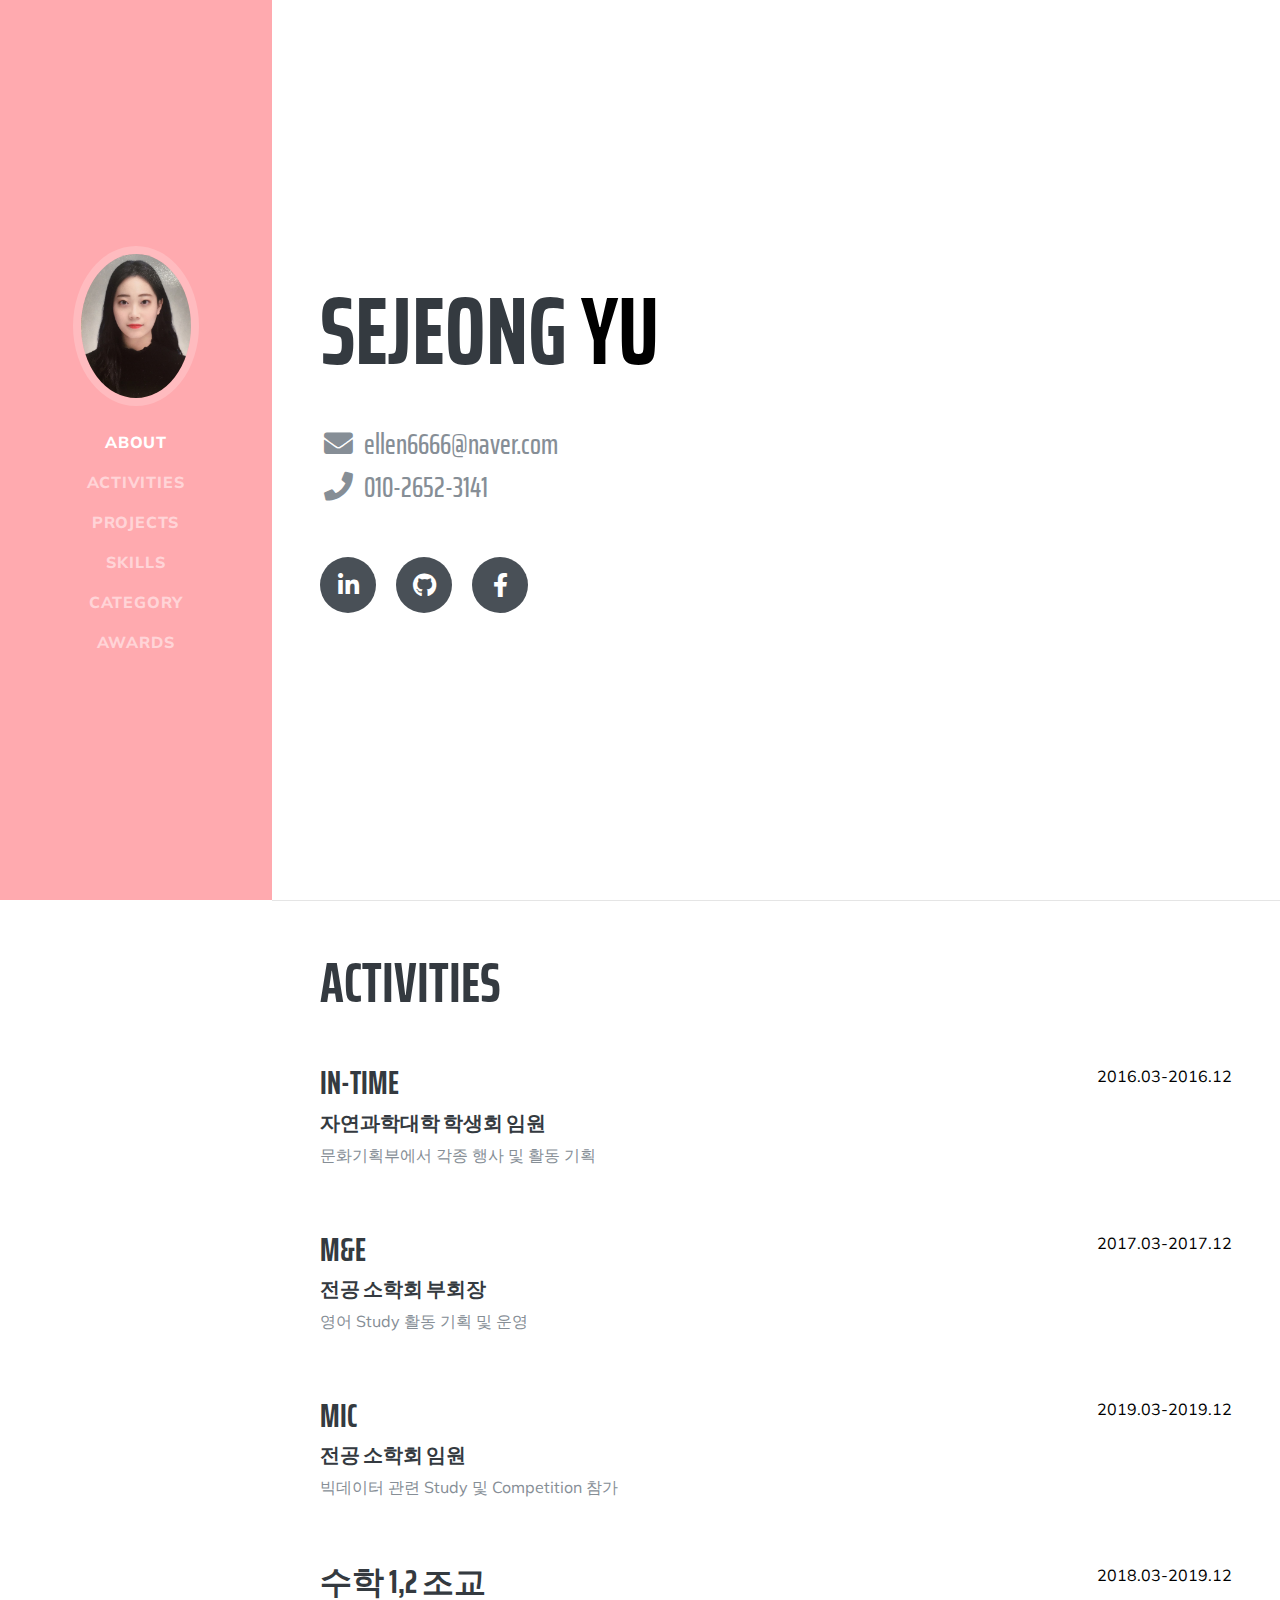
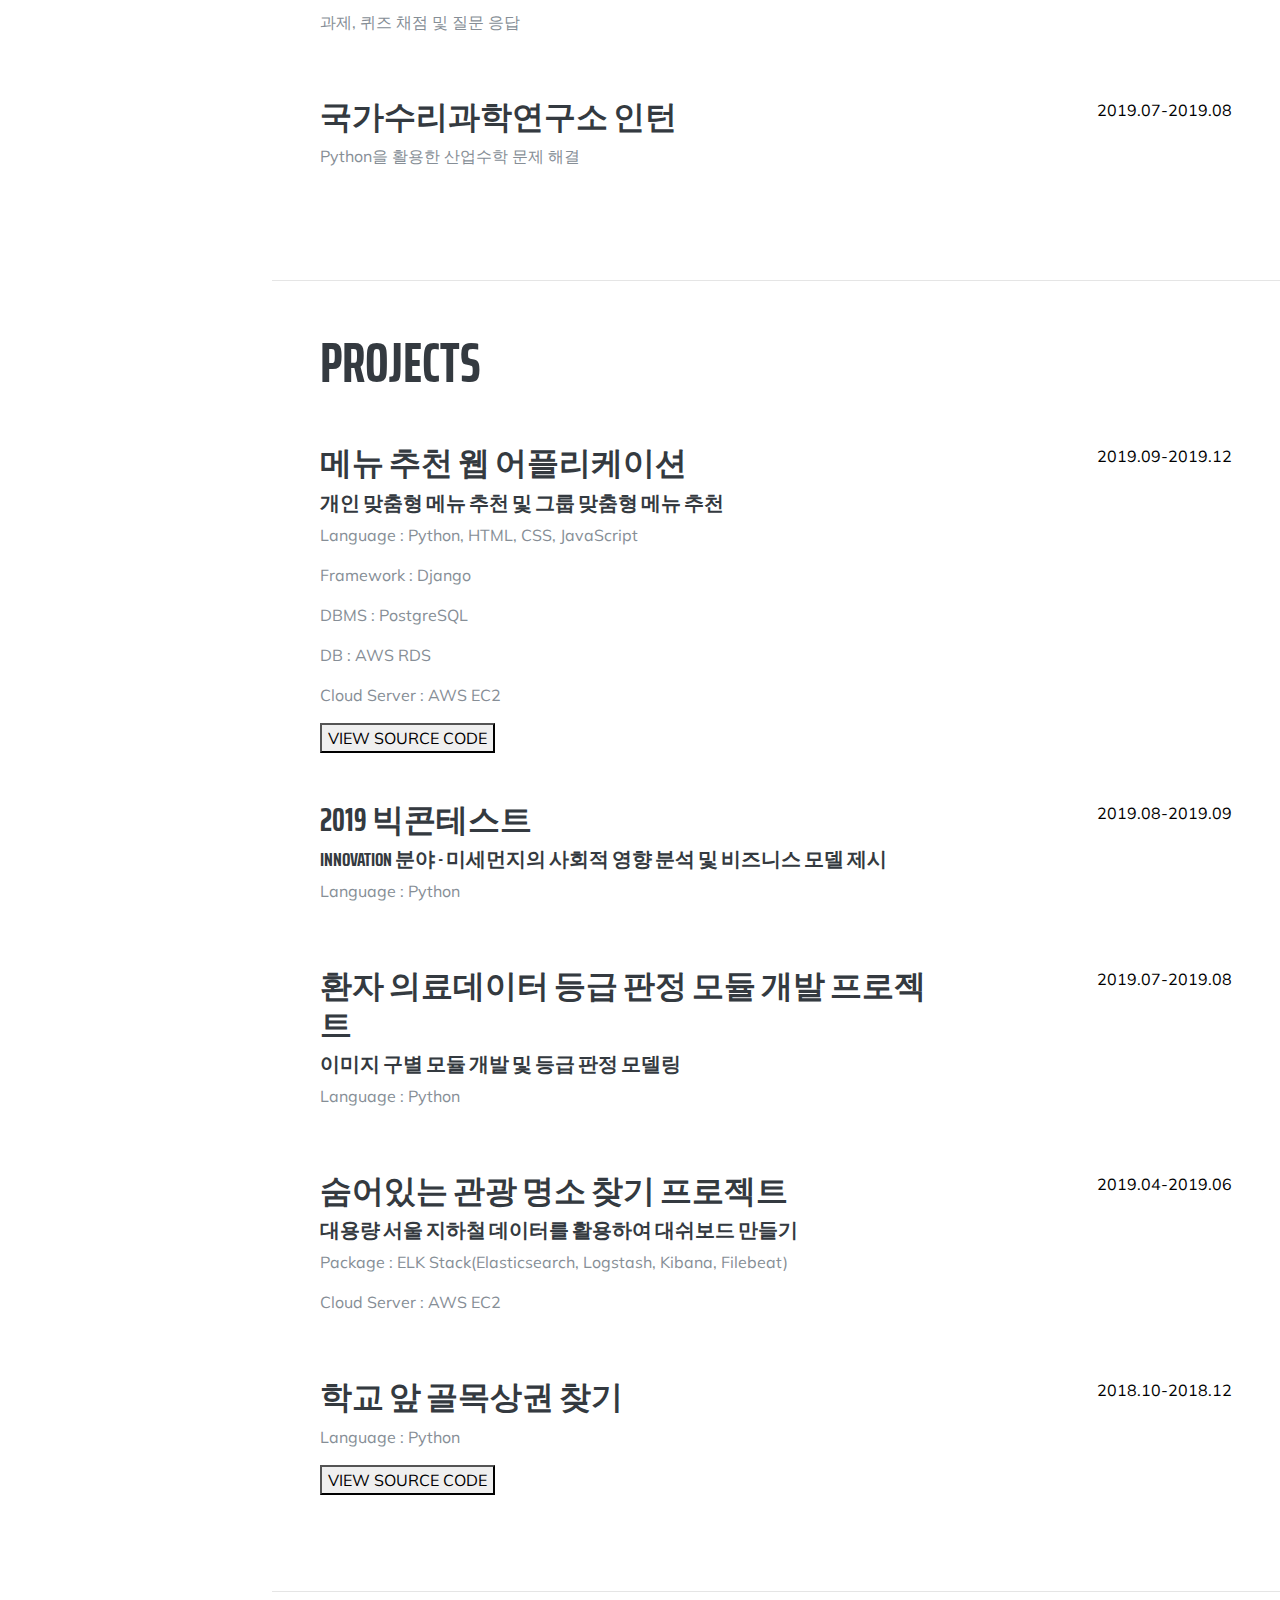
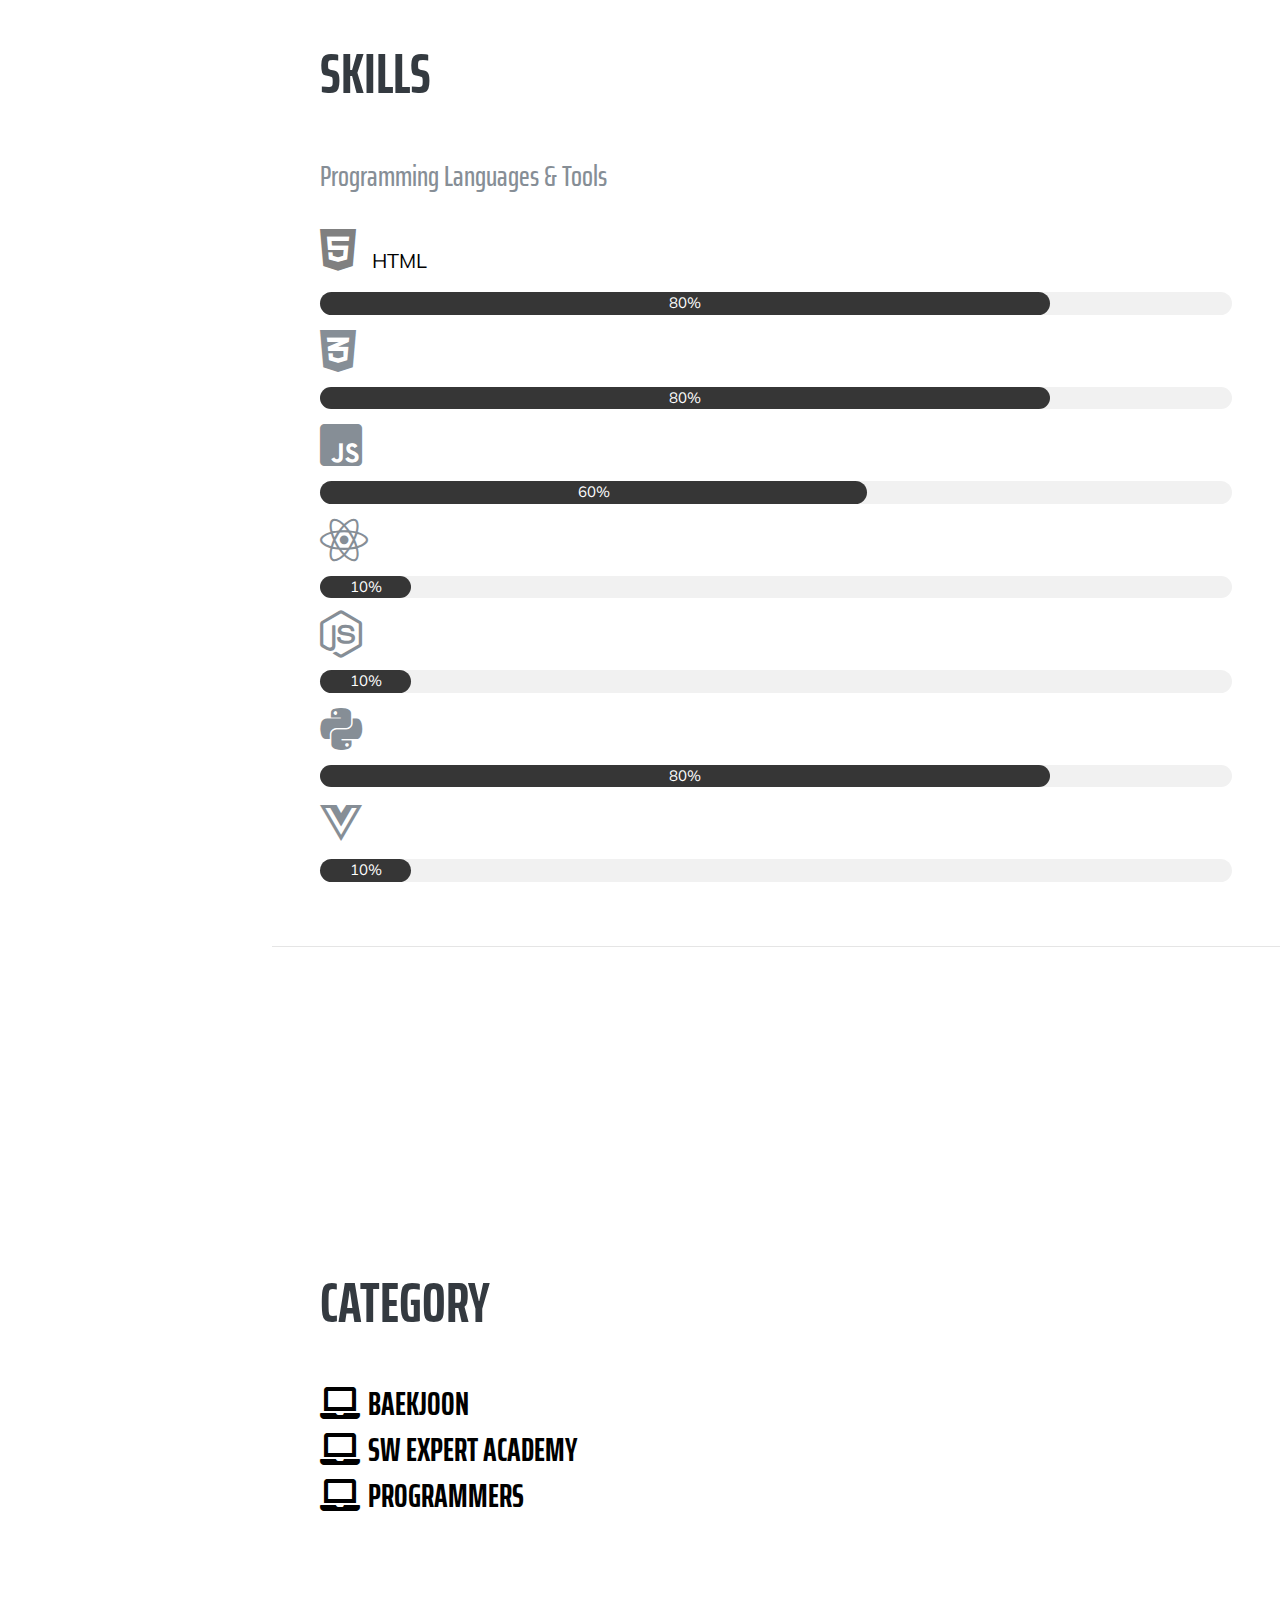
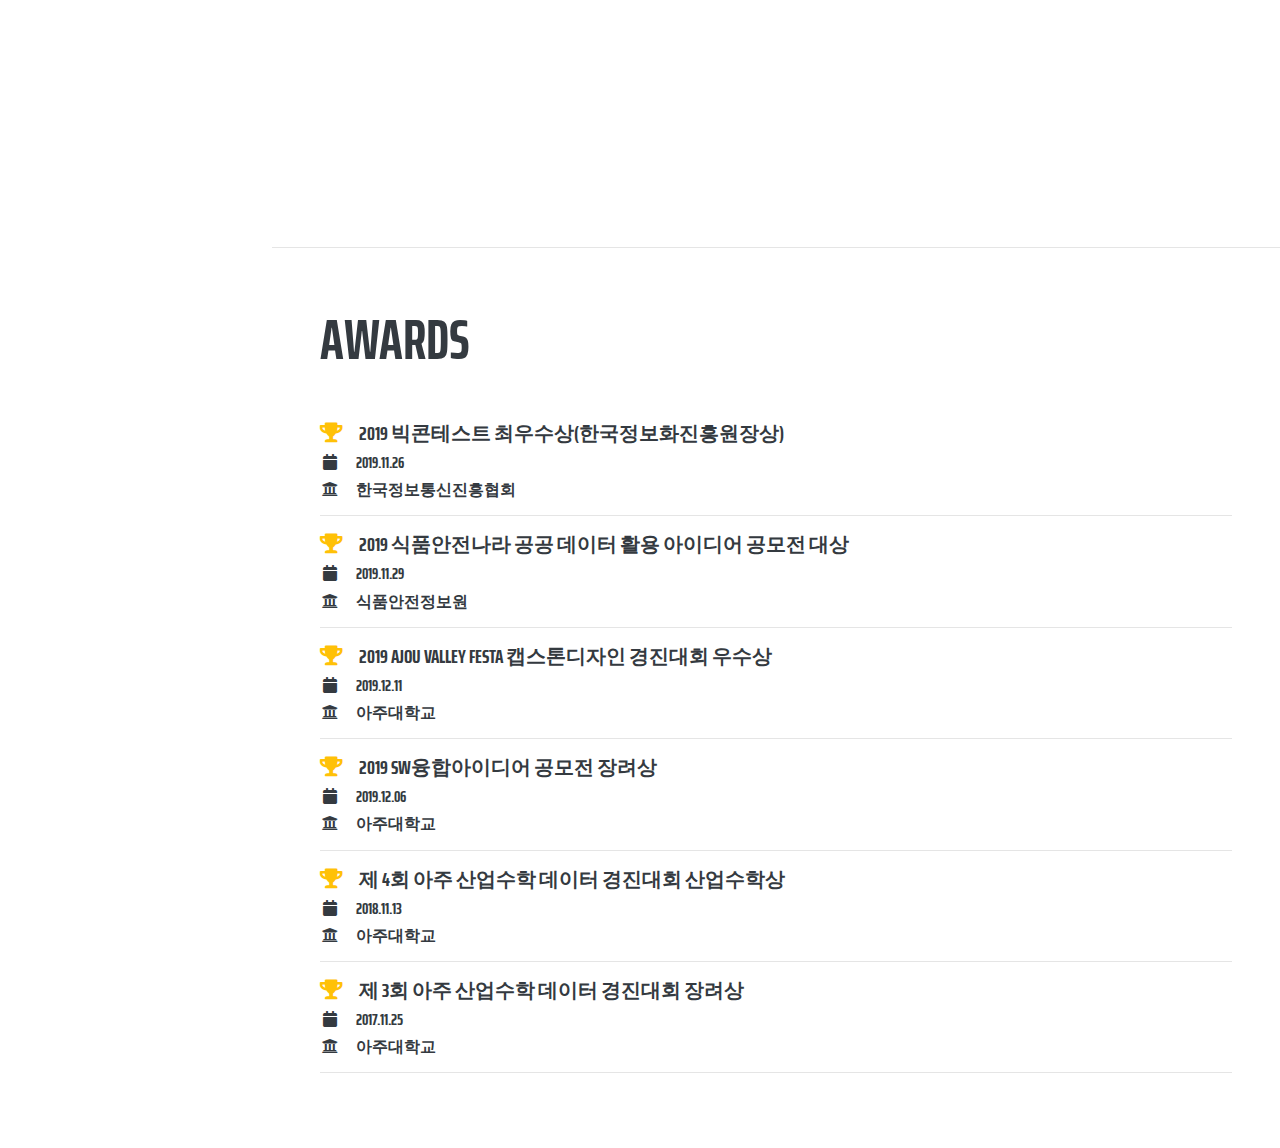
==== index.html @ a2f0bed4 "favorite restaurants" ====
<!DOCTYPE html>
<html lang="en">

<head>

  <meta charset="utf-8">
  <meta name="viewport" content="width=device-width, initial-scale=1, shrink-to-fit=no">
  <meta name="description" content="">
  <meta name="author" content="">

  <title>Yusejeong-Profile</title>

  <!-- Bootstrap core CSS -->
  <link href="vendor/bootstrap/css/bootstrap.min.css" rel="stylesheet">

  <!-- Custom fonts for this template -->
  <link href="https://fonts.googleapis.com/css?family=Saira+Extra+Condensed:500,700" rel="stylesheet">
  <link href="https://fonts.googleapis.com/css?family=Muli:400,400i,800,800i" rel="stylesheet">
  <link href="vendor/fontawesome-free/css/all.min.css" rel="stylesheet">

  <!-- Custom styles for this template -->
  <link href="css/resume.min.css" rel="stylesheet">

</head>

<body id="page-top">

  <nav class="navbar navbar-expand-lg navbar-dark bg-primary fixed-top" id="sideNav">
    <a class="navbar-brand js-scroll-trigger" href="#page-top">
      <span class="d-block d-lg-none">Sejeong Yu</span>
      <span class="d-none d-lg-block">
        <img class="img-fluid img-profile rounded-circle mx-auto mb-2" src="img/profile.jpg" alt="">
      </span>
    </a>
    <button class="navbar-toggler" type="button" data-toggle="collapse" data-target="#navbarSupportedContent" aria-controls="navbarSupportedContent" aria-expanded="false" aria-label="Toggle navigation">
      <span class="navbar-toggler-icon"></span>
    </button>
    <div class="collapse navbar-collapse" id="navbarSupportedContent">
      <ul class="navbar-nav">
        <li class="nav-item">
          <a class="nav-link js-scroll-trigger" href="#about">About</a>
        </li>
        <li class="nav-item">
          <a class="nav-link js-scroll-trigger" href="#experience">Activities</a>
        </li>
        <li class="nav-item">
          <a class="nav-link js-scroll-trigger" href="#education">Projects</a>
        </li>
        <li class="nav-item">
          <a class="nav-link js-scroll-trigger" href="#skills">Skills</a>
        </li>
        <li class="nav-item">
          <a class="nav-link js-scroll-trigger" href="#interests">Category</a>
        </li>
        <li class="nav-item">
          <a class="nav-link js-scroll-trigger" href="#awards">Awards</a>
        </li>
      </ul>
    </div>
  </nav>

  <div class="container-fluid p-0">

    <section class="resume-section p-3 p-lg-5 d-flex align-items-center" id="about">
      <div class="w-100">
        <h1 class="mb-5">Sejeong
          <span class="text-primary">Yu</span>
        </h1>
        <div class="subheading"><i class="fa fa-envelope fa-fw w3-margin-right w3-large w3-text-teal mr-2"></i>ellen6666@naver.com
        </div>
        <div class="subheading mb-5"><i class="fa fa-phone fa-fw w3-margin-right w3-large w3-text-teal mr-2"></i>010-2652-3141
        </div>

        <div class="social-icons">
          <a href="https://www.instagram.com/yu_s.jeong">
            <i class="fab fa-linkedin-in"></i>
          </a>
          <a href="https://github.com/yusejeong">
            <i class="fab fa-github"></i>
          </a>
          <a href="https://www.facebook.com/saejung.yu">
            <i class="fab fa-facebook-f"></i>
          </a>
        </div>
      </div>
    </section>

    <hr class="m-0">

    <section class="resume-section p-3 p-lg-5 d-flex justify-content-center" id="experience">
      <div class="w-100">
        <h2 class="mb-5">Activities</h2>

        <div class="resume-item d-flex flex-column flex-md-row justify-content-between mb-5">
          <div class="resume-content">
            <h3 class="mb-2">IN-Time</h3>
              <h5 class="mb-2">자연과학대학 학생회 임원</h5>
            <p>문화기획부에서 각종 행사 및 활동 기획</p>
          </div>
          <div class="resume-date text-md-right">
            <span class="text-primary">2016.03-2016.12</span>
          </div>
        </div>

        <div class="resume-item d-flex flex-column flex-md-row justify-content-between mb-5">
          <div class="resume-content">
            <h3 class="mb-2">M&E</h3>
              <h5 class="mb-2">전공 소학회 부회장</h5>
            <p>영어 Study 활동 기획 및 운영</p>
          </div>
          <div class="resume-date text-md-right">
            <span class="text-primary">2017.03-2017.12</span>
          </div>
        </div>


        <div class="resume-item d-flex flex-column flex-md-row justify-content-between mb-5">
          <div class="resume-content">
            <h3 class="mb-2">MIC</h3>
          <h5 class="mb-2">전공 소학회 임원</h5>
            <p>빅데이터 관련 Study 및 Competition 참가</p>
          </div>
          <div class="resume-date text-md-right">
            <span class="text-primary">2019.03-2019.12</span>
          </div>
        </div>
        <div class="resume-item d-flex flex-column flex-md-row justify-content-between mb-5">
          <div class="resume-content">
            <h3 class="mb-2">수학 1,2 조교</h3>
            <p>과제, 퀴즈 채점 및 질문 응답</p>
          </div>
          <div class="resume-date text-md-right">
            <span class="text-primary">2018.03-2019.12</span>
          </div>
        </div>
        <div class="resume-item d-flex flex-column flex-md-row justify-content-between mb-5">
          <div class="resume-content">
            <h3 class="mb-2">국가수리과학연구소 인턴</h3>
            <p>Python을 활용한 산업수학 문제 해결</p>
          </div>
          <div class="resume-date text-md-right">
            <span class="text-primary">2019.07-2019.08</span>
          </div>
        </div>

      </div>

    </section>

    <hr class="m-0">

    <section class="resume-section p-3 p-lg-5 d-flex justify-content-center" id="education">
      <div class="w-100">
        <h2 class="mb-5">Projects</h2>
        <div class="resume-item d-flex flex-column flex-md-row justify-content-between mb-5">
          <div class="resume-content">
            <h3 class="mb-2">메뉴 추천 웹 어플리케이션</h3>
            <h5 class="mb-2">개인 맞춤형 메뉴 추천 및 그룹 맞춤형 메뉴 추천</h5>
            <p>Language : Python, HTML, CSS, JavaScript</p>
            <p>Framework : Django</p>
            <p>DBMS : PostgreSQL</p>
            <p>DB : AWS RDS</p>
            <p>Cloud Server : AWS EC2</p>
            <button class="view show"><a href="" class="dddddy">VIEW SOURCE CODE</a></button>
          </div>
          <div class="resume-date text-md-right">
            <span class="text-primary">2019.09-2019.12</span>
          </div>
        </div>

        <div class="resume-item d-flex flex-column flex-md-row justify-content-between mb-5">
          <div class="resume-content">
            <h3 class="mb-2">2019 빅콘테스트</h3>
            <h5 class="mb-2">Innovation 분야 - 미세먼지의 사회적 영향 분석 및 비즈니스 모델 제시</h5>
            <p>Language : Python</p>
          </div>
          <div class="resume-date text-md-right">
            <span class="text-primary">2019.08-2019.09</span>
          </div>
        </div>
        <div class="resume-item d-flex flex-column flex-md-row justify-content-between mb-5">
          <div class="resume-content">
            <h3 class="mb-2">환자 의료데이터 등급 판정 모듈 개발 프로젝트</h3>
            <h5 class="mb-2">이미지 구별 모듈 개발 및 등급 판정 모델링</h5>
            <p>Language : Python</p>
          </div>
          <div class="resume-date text-md-right">
            <span class="text-primary">2019.07-2019.08</span>
          </div>
        </div>
        <div class="resume-item d-flex flex-column flex-md-row justify-content-between mb-5">
          <div class="resume-content">
            <h3 class="mb-2">숨어있는 관광 명소 찾기 프로젝트</h3>
            <h5 class="mb-2">대용량 서울 지하철 데이터를 활용하여 대쉬보드 만들기</h5>
            <p>Package : ELK Stack(Elasticsearch, Logstash, Kibana, Filebeat)</p>
            <p>Cloud Server : AWS EC2</p>
          </div>
          <div class="resume-date text-md-right">
            <span class="text-primary">2019.04-2019.06</span>
          </div>
        </div>
        <div class="resume-item d-flex flex-column flex-md-row justify-content-between mb-5">
          <div class="resume-content">
            <h3 class="mb-2">학교 앞 골목상권 찾기</h3>
            <p>Language : Python</p>
            <button class="view show"><a href="https://github.com/yusejeong/Popular-Restaurants-using-Random-Walk" class="dddddy">VIEW SOURCE CODE</a></button>
          </div>
          <div class="resume-date text-md-right">
            <span class="text-primary">2018.10-2018.12</span>
          </div>
        </div>

</div

      </div>
    </section>

    <hr class="m-0">

    <section class="resume-section p-3 p-lg-5 d-flex align-items-center" id="skills">
      <div class="w-100">
        <h2 class="mb-5">Skills</h2>

        <div class="subheading mb-3">Programming Languages &amp; Tools</div>
        <ul class="list-inline dev-icons">
          <li class="list-inline-item">
           <p style="color:black;font-size:20px;"><i class="mr-3 fab fa-html5" style="color:gray;font-size:3rem;"></i>HTML</p>
          </li>
          <div class="w3-light-grey w3-round-xlarge w3-small">
            <div class="w3-container w3-round-xlarge w3-teal" style="width:80%;text-align: center;">80%</div>
          </div>
          <li class="list-inline-item">
            <i class="fab fa-css3-alt"></i>
          </li>
          <div class="w3-light-grey w3-round-xlarge w3-small">
            <div class="w3-container w3-round-xlarge w3-teal" style="width:80%;text-align: center;">80%</div>
          </div>
          <li class="list-inline-item">
            <i class="fab fa-js-square"></i>
          </li>
          <div class="w3-light-grey w3-round-xlarge w3-small">
            <div class="w3-container w3-round-xlarge w3-teal" style="width:60%;text-align: center;">60%</div>
          </div>
          <li class="list-inline-item">
            <i class="fab fa-react"></i>
          </li>
          <div class="w3-light-grey w3-round-xlarge w3-small">
            <div class="w3-container w3-round-xlarge w3-teal" style="width:10%;text-align: center;">10%</div>
          </div>
          <li class="list-inline-item">
            <i class="fab fa-node-js"></i>
          </li><div class="w3-light-grey w3-round-xlarge w3-small">
            <div class="w3-container w3-round-xlarge w3-teal" style="width:10%;text-align: center;">10%</div>
          </div>
          <li class="list-inline-item">
            <i class="fab fa-python"></i>
          </li>
          <div class="w3-light-grey w3-round-xlarge w3-small">
            <div class="w3-container w3-round-xlarge w3-teal" style="width:80%;text-align: center;">80%</div>
          </div>
          <li class="list-inline-item">
            <i class="fab fa-vuejs"></i>
          </li>
          <div class="w3-light-grey w3-round-xlarge w3-small">
            <div class="w3-container w3-round-xlarge w3-teal" style="width:10%;text-align: center;">10%</div>
          </div>
        </ul>
    </section>

    <hr class="m-0">

    <section class="resume-section p-3 p-lg-5 d-flex align-items-center" id="interests">
      <div class="w-100">
        <h2 class="mb-5">Category</h2>
        <h3><a  href="https://github.com/yusejeong/BaekJoon"><i class="fa fa-laptop mr-2"></i>Baekjoon</h3></a>
      <h3>  <a href='https://github.com/yusejeong/SWExpertAcademy'><i class="fa fa-laptop mr-2"></i>SW Expert Academy</h3></a>
      <h3>  <a href='https://github.com/yusejeong/Programmers'><i class="fa fa-laptop mr-2"></i>Programmers</h3></a>

      </div>
    </section>

    <hr class="m-0">
    <section class="resume-section p-3 p-lg-5 d-flex align-items-center" id="awards">

      <div class="w-100">
        <h2 class="mb-5">Awards</h2>
        <div class="w3-container">
          <h5 class="w3-opacity">
              <i class="fa fa-trophy text-warning mr-3"></i>2019 빅콘테스트 최우수상(한국정보화진흥원장상)</h5>
             <h6 class="w3-text-teal"><i class="fa fa-calendar fa-fw mr-3"></i>2019.11.26</h6>
             <h6 class="w3-text-teal"><i class="fa fa-university fa-fw mr-3"></i>한국정보통신진흥협회</h6>
             <hr>
           </div>
           <div class="w3-container">
             <h5 class="w3-opacity">
                 <i class="mr-3 fa fa-trophy text-warning"></i>2019 식품안전나라 공공 데이터 활용 아이디어 공모전 대상</h5>
                <h6 class="w3-text-teal"><i class=" mr-3 fa fa-calendar fa-fw w3-margin-right"></i>2019.11.29</h6>
                <h6 class="w3-text-teal"><i class="mr-3 fa fa-university fa-fw w3-margin-right"></i>식품안전정보원</h6>
                <hr>
              </div>
              <div class="w3-container">
                <h5 class="w3-opacity">
                    <i class="mr-3 fa fa-trophy text-warning"></i>2019 AJOU Valley Festa 캡스톤디자인 경진대회 우수상</h5>
                   <h6 class="w3-text-teal"><i class="fa fa-calendar fa-fw mr-3"></i>2019.12.11</h6>
                   <h6 class="w3-text-teal"><i class="fa fa-university fa-fw mr-3"></i>아주대학교</h6>
                   <hr>
                 </div>
                 <div class="w3-container">
                       <h5 class="w3-opacity"><i class="fa fa-trophy text-warning mr-3"></i>2019 SW융합아이디어 공모전 장려상</h5>
                      <h6 class="w3-text-teal"><i class="fa fa-calendar fa-fw mr-3"></i>2019.12.06</h6>
                      <h6 class="w3-text-teal"><i class="fa fa-university fa-fw mr-3"></i>아주대학교</h6>
                      <hr>
                    </div>
                    <div class="w3-container">
                          <h5 class="w3-opacity"><i class="fa fa-trophy text-warning mr-3"></i>제 4회 아주 산업수학 데이터 경진대회 산업수학상</h5>
                         <h6 class="w3-text-teal"><i class="fa fa-calendar fa-fw mr-3"></i>2018.11.13</h6>
                         <h6 class="w3-text-teal"><i class="fa fa-university fa-fw mr-3"></i>아주대학교</h6>
                         <hr>
                       </div>
                       <div class="w3-container">
                             <h5 class="w3-opacity"><i class="fa fa-trophy text-warning mr-3"></i>제 3회 아주 산업수학 데이터 경진대회 장려상</h5>
                            <h6 class="w3-text-teal"><i class="fa fa-calendar fa-fw mr-3"></i>2017.11.25</h6>
                            <h6 class="w3-text-teal"><i class="fa fa-university fa-fw mr-3"></i>아주대학교</h6>
                            <hr>
                          </div>

      </div>
    </section>

  </div>

  <!-- Bootstrap core JavaScript -->
  <script src="vendor/jquery/jquery.min.js"></script>
  <script src="vendor/bootstrap/js/bootstrap.bundle.min.js"></script>

  <!-- Plugin JavaScript -->
  <script src="vendor/jquery-easing/jquery.easing.min.js"></script>

  <!-- Custom scripts for this template -->
  <script src="js/resume.min.js"></script>

</body>

</html>
---- css/resume.min.css ----
/*!
 * Start Bootstrap - Resume v5.0.8 (https://startbootstrap.com/template-overviews/resume)
 * Copyright 2013-2019 Start Bootstrap
 * Licensed under MIT (https://github.com/BlackrockDigital/startbootstrap-resume/blob/master/LICENSE)
 */body{font-family:Muli,-apple-system,BlinkMacSystemFont,'Segoe UI',Roboto,'Helvetica Neue',Arial,sans-serif,'Apple Color Emoji','Segoe UI Emoji','Segoe UI Symbol','Noto Color Emoji';padding-top:54px;color:#868e96
}@media (min-width:992px)
{body{padding-top:0;padding-left:17rem}}
h1,h2,h3,h4,h5,h6{font-family:'Saira Extra Condensed',-apple-system,BlinkMacSystemFont,'Segoe UI',Roboto,'Helvetica Neue',Arial,sans-serif,'Apple Color Emoji','Segoe UI Emoji','Segoe UI Symbol','Noto Color Emoji';font-weight:700;text-transform:uppercase;color:#343a40}
h1{font-size:6rem;line-height:5.5rem}
h2{font-size:3.5rem}
h3{font-size:2rem}
p.lead{font-size:1.15rem;font-weight:400}
.subheading{font-weight:500;font-family:'Saira Extra Condensed',-apple-system,BlinkMacSystemFont,'Segoe UI',Roboto,'Helvetica Neue',Arial,sans-serif,'Apple Color Emoji','Segoe UI Emoji','Segoe UI Symbol','Noto Color Emoji';font-size:1.8rem}
.social-icons a{display:inline-block;height:3.5rem;width:3.5rem;background-color:#495057;color:#fff!important;border-radius:100%;text-align:center;font-size:1.5rem;line-height:3.5rem;margin-right:1rem}
.social-icons a:last-child{margin-right:0}
.social-icons a:hover{background-color:#FF607F}
.dev-icons{font-size:3rem}
.dev-icons .list-inline-item i:hover{color:#FF607F}#sideNav .navbar-nav .nav-item .nav-link{font-weight:800;letter-spacing:.05rem;text-transform:uppercase}#sideNav .navbar-toggler:focus{outline-color:#d48a6e}@media (min-width:992px){#sideNav{text-align:center;position:fixed;top:0;left:0;display:flex;flex-direction:column;width:17rem;height:100vh}#sideNav .navbar-brand{display:flex;margin:auto auto 0;padding:.5rem}#sideNav .navbar-brand .img-profile{max-width:10rem;max-height:10rem;border:.5rem solid rgba(255,255,255,.2)}#sideNav .navbar-collapse{display:flex;align-items:flex-start;flex-grow:0;width:100%;margin-bottom:auto}#sideNav .navbar-collapse .navbar-nav{flex-direction:column;width:100%}#sideNav .navbar-collapse .navbar-nav .nav-item{display:block}#sideNav .navbar-collapse .navbar-nav .nav-item .nav-link{display:block}}section.resume-section{padding-top:5rem!important;padding-bottom:5rem!important;max-width:75rem}section.resume-section .resume-item .resume-date{min-width:none}@media (min-width:768px){section.resume-section{min-height:100vh}section.resume-section .resume-item .resume-date{min-width:18rem}}
 @media (min-width:992px){section.resume-section{padding-top:3rem!important;padding-bottom:3rem!important}}
 .bg-primary{background-color:#FFAAAF!important}
 .text-primary{color:#000000!important}
 a{color:#000000}
 a:active,a:focus,a:hover{color:#FF607F;text-decoration:none;}
 .w3-teal {
     color:#fff;
    background-color: #363636 !important;
  }
  .w3-light-grey, .w3-hover-light-grey:hover, .w3-light-gray, .w3-hover-light-gray:hover {
    color: #000!important;
    background-color: #f1f1f1!important;
  }
  .w3-small {
    font-size: 15px!important;
  }
  .w3-round-xlarge {
    border-radius: 16px;
  }
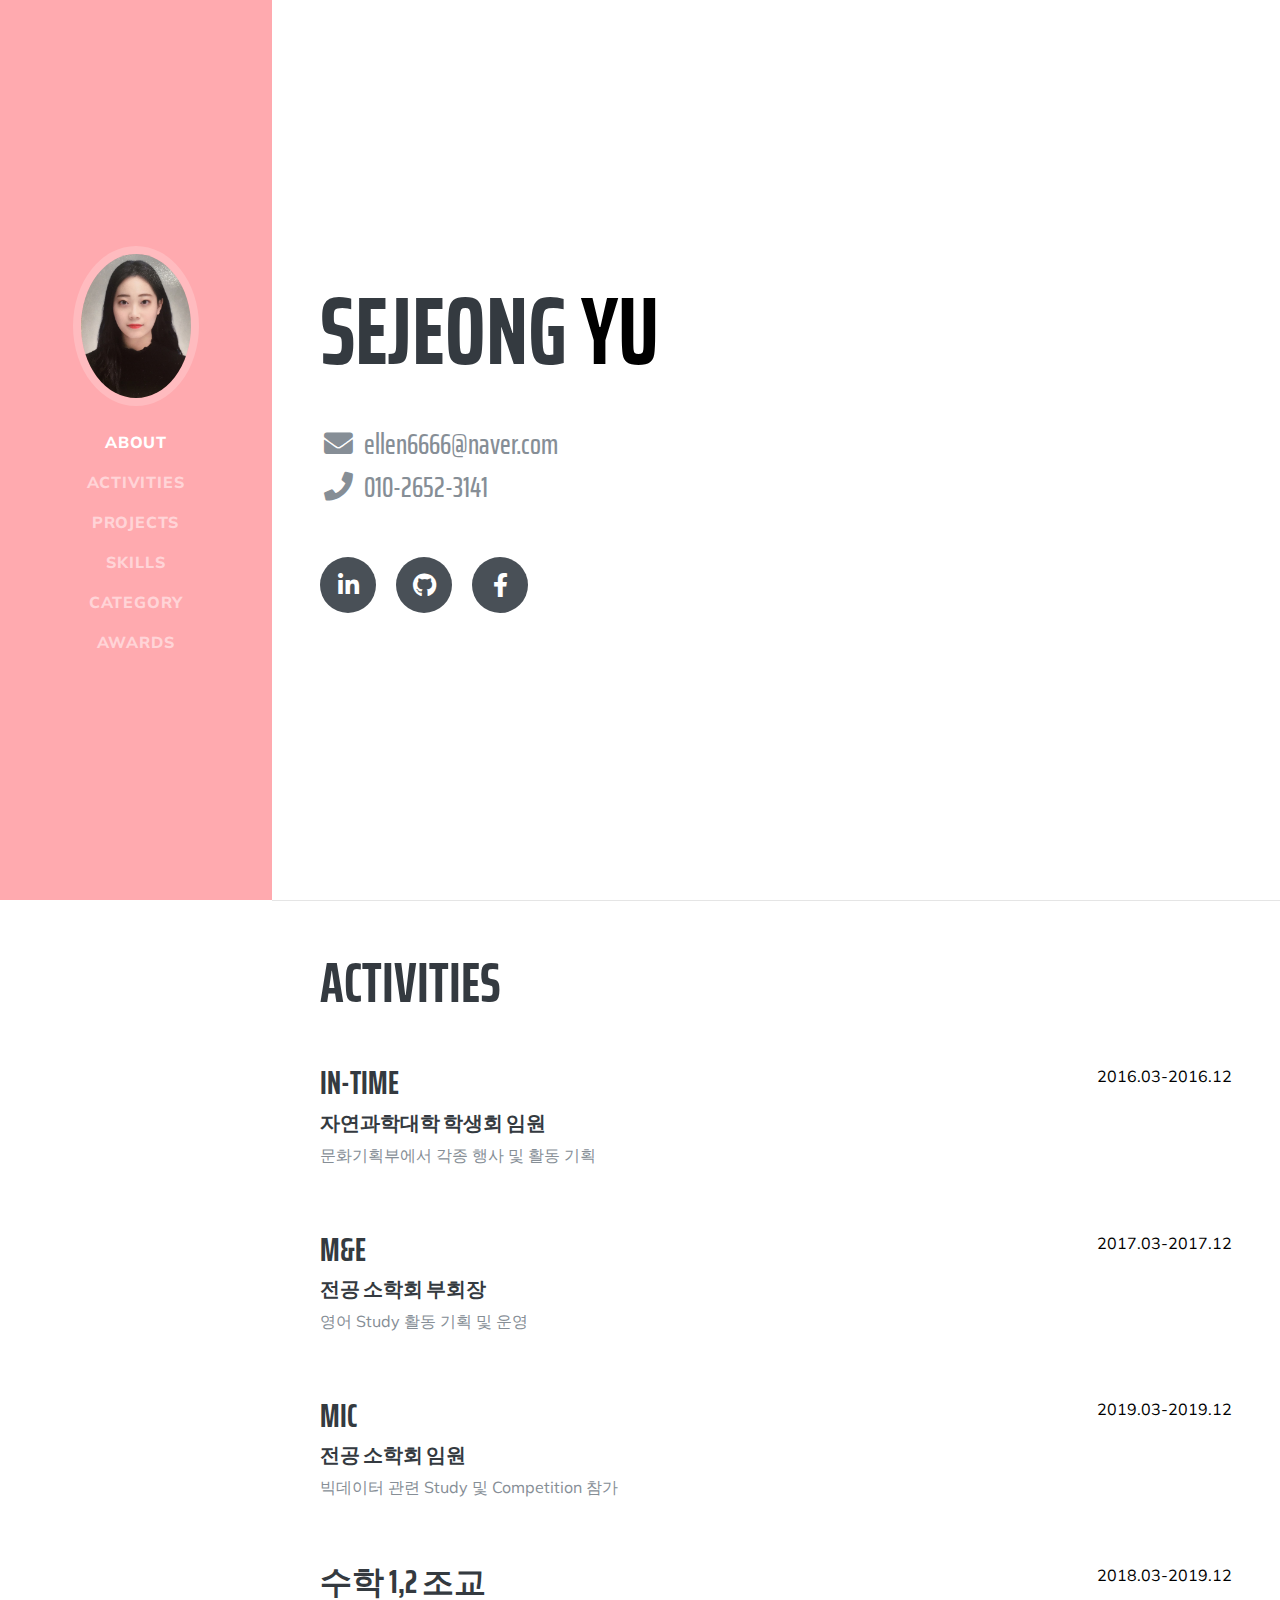
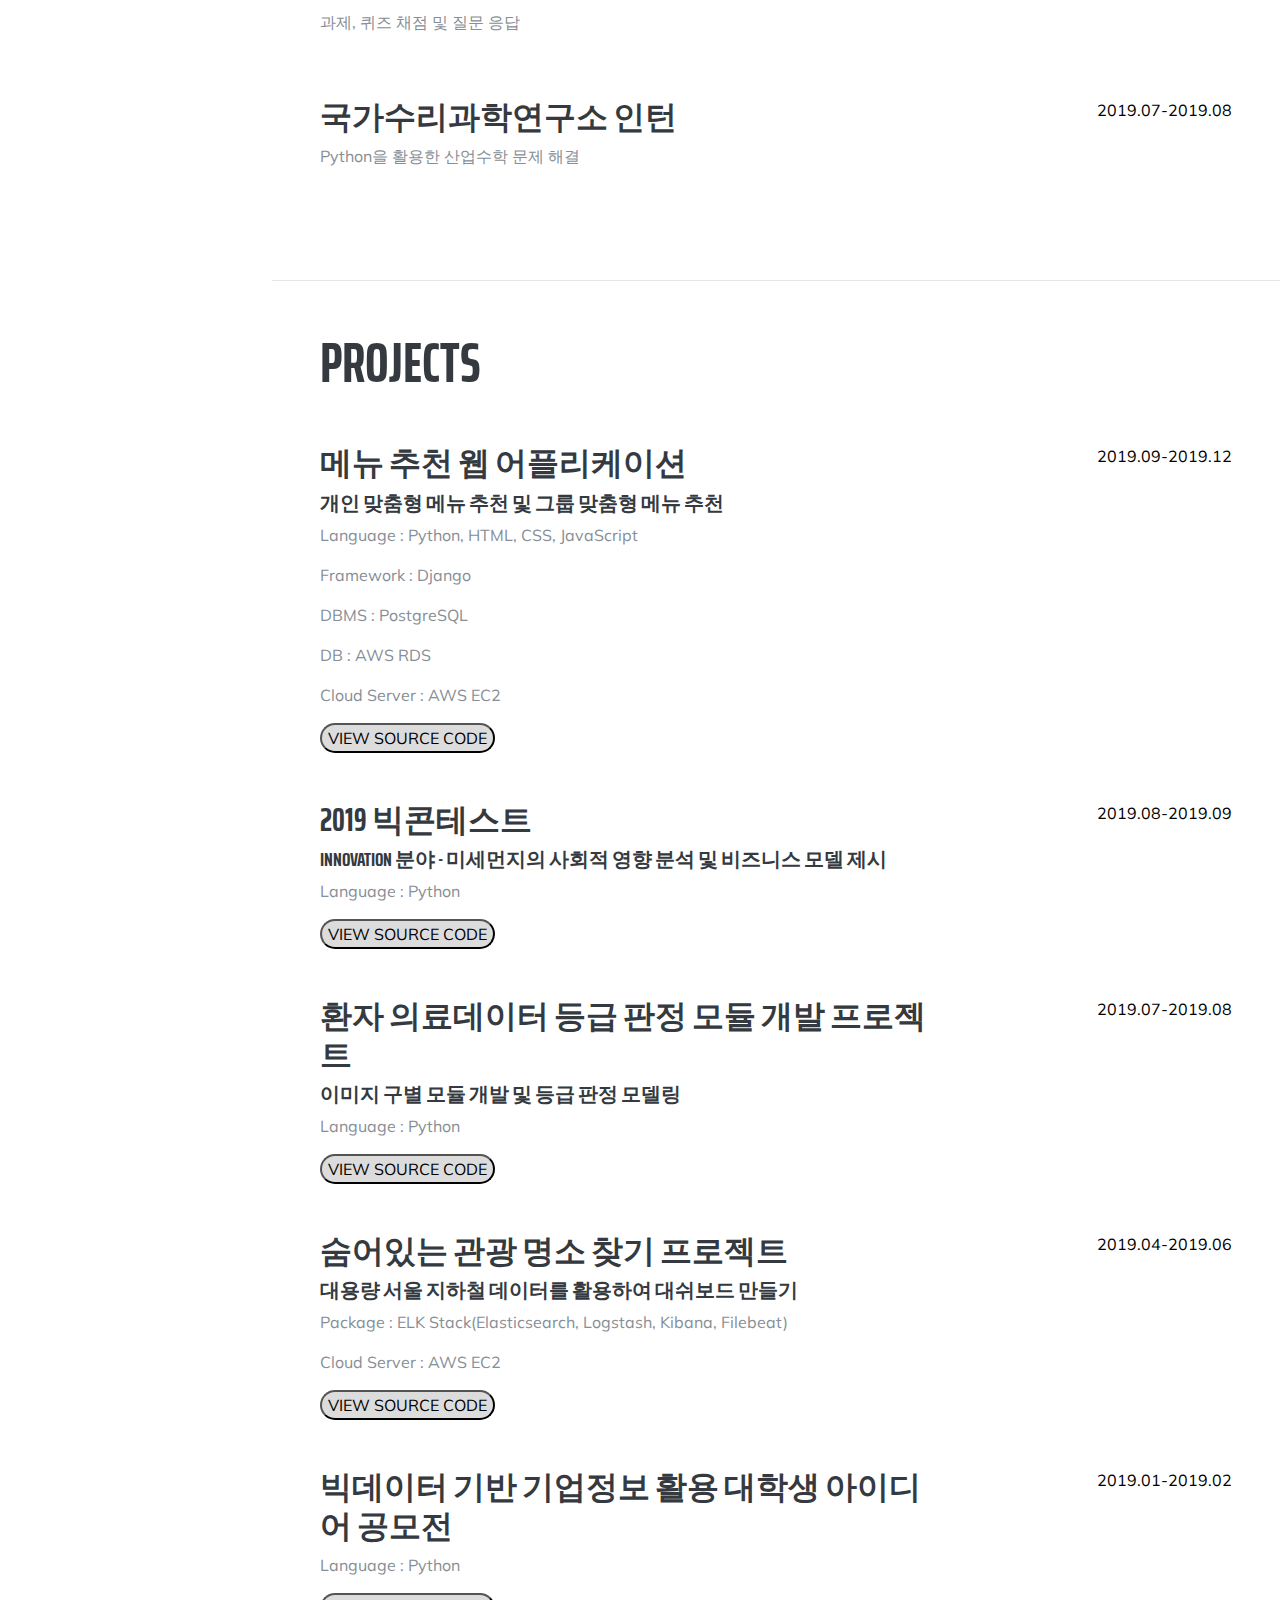
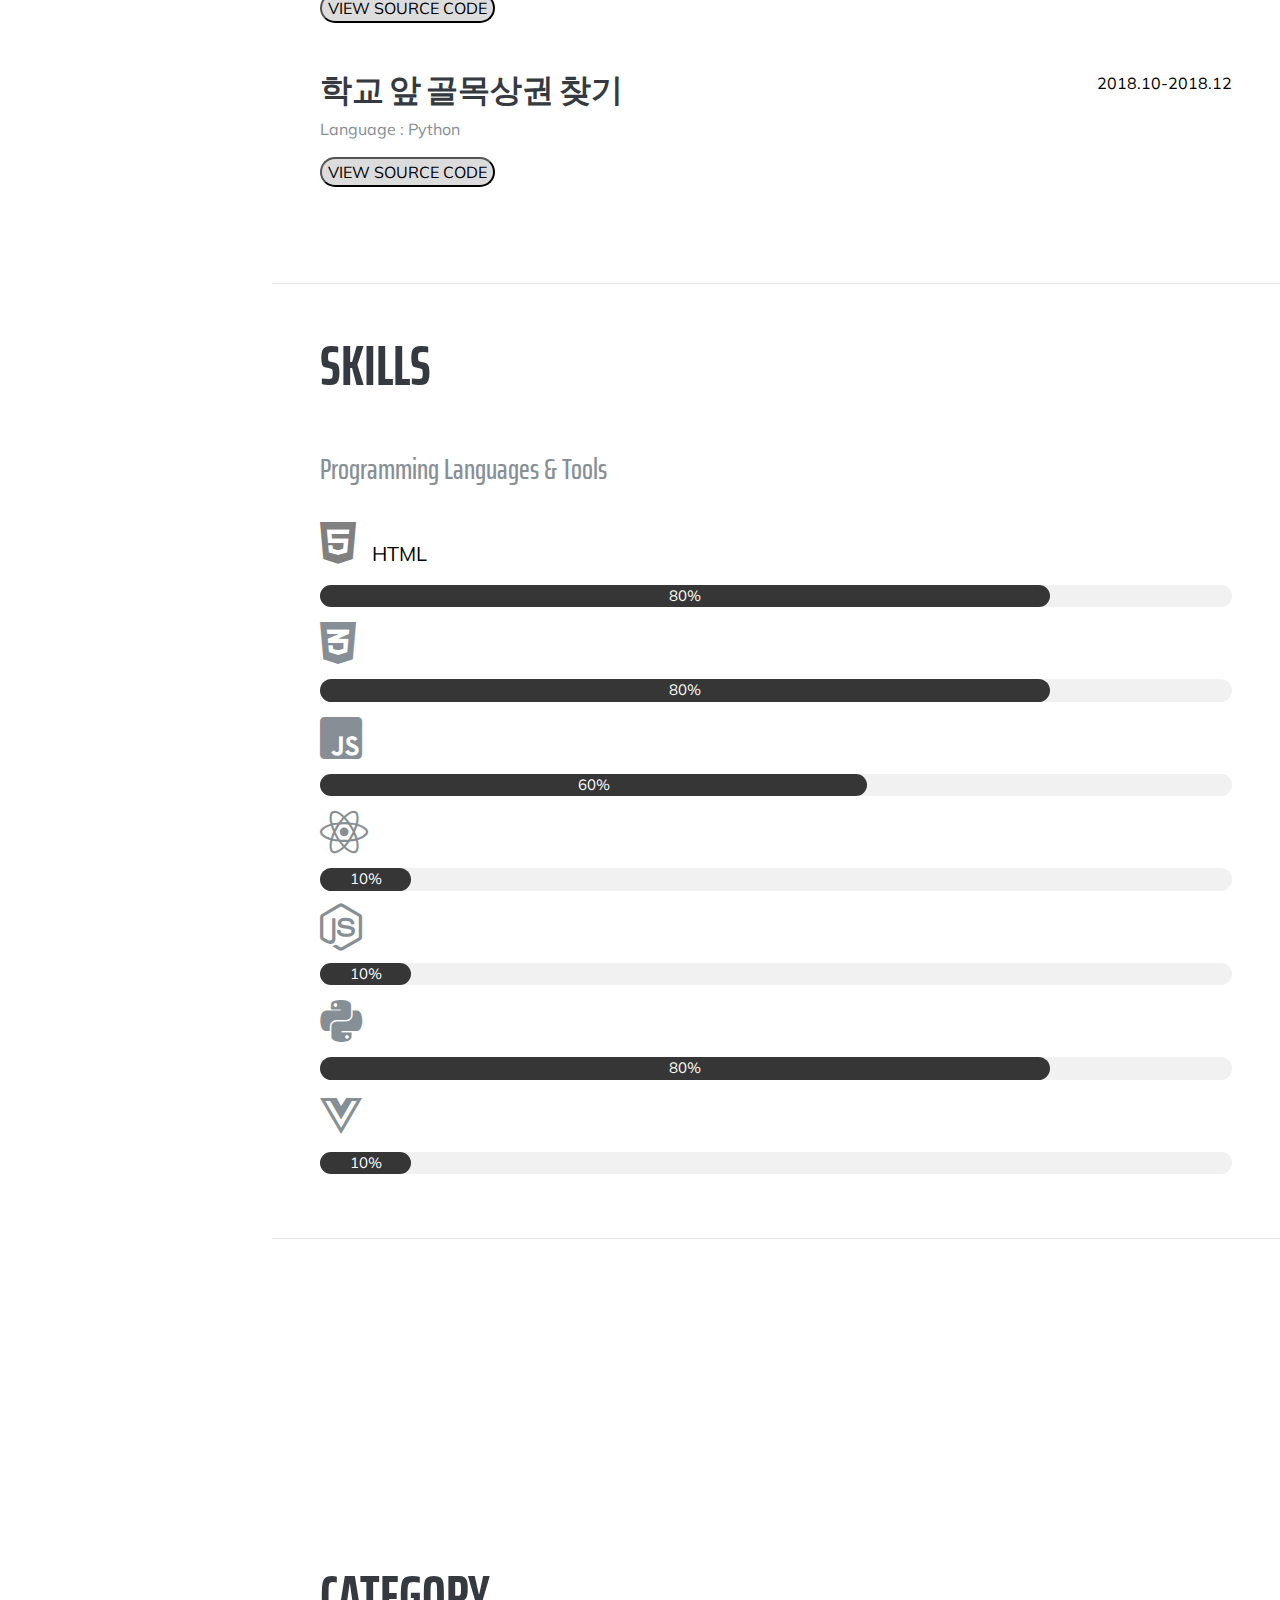
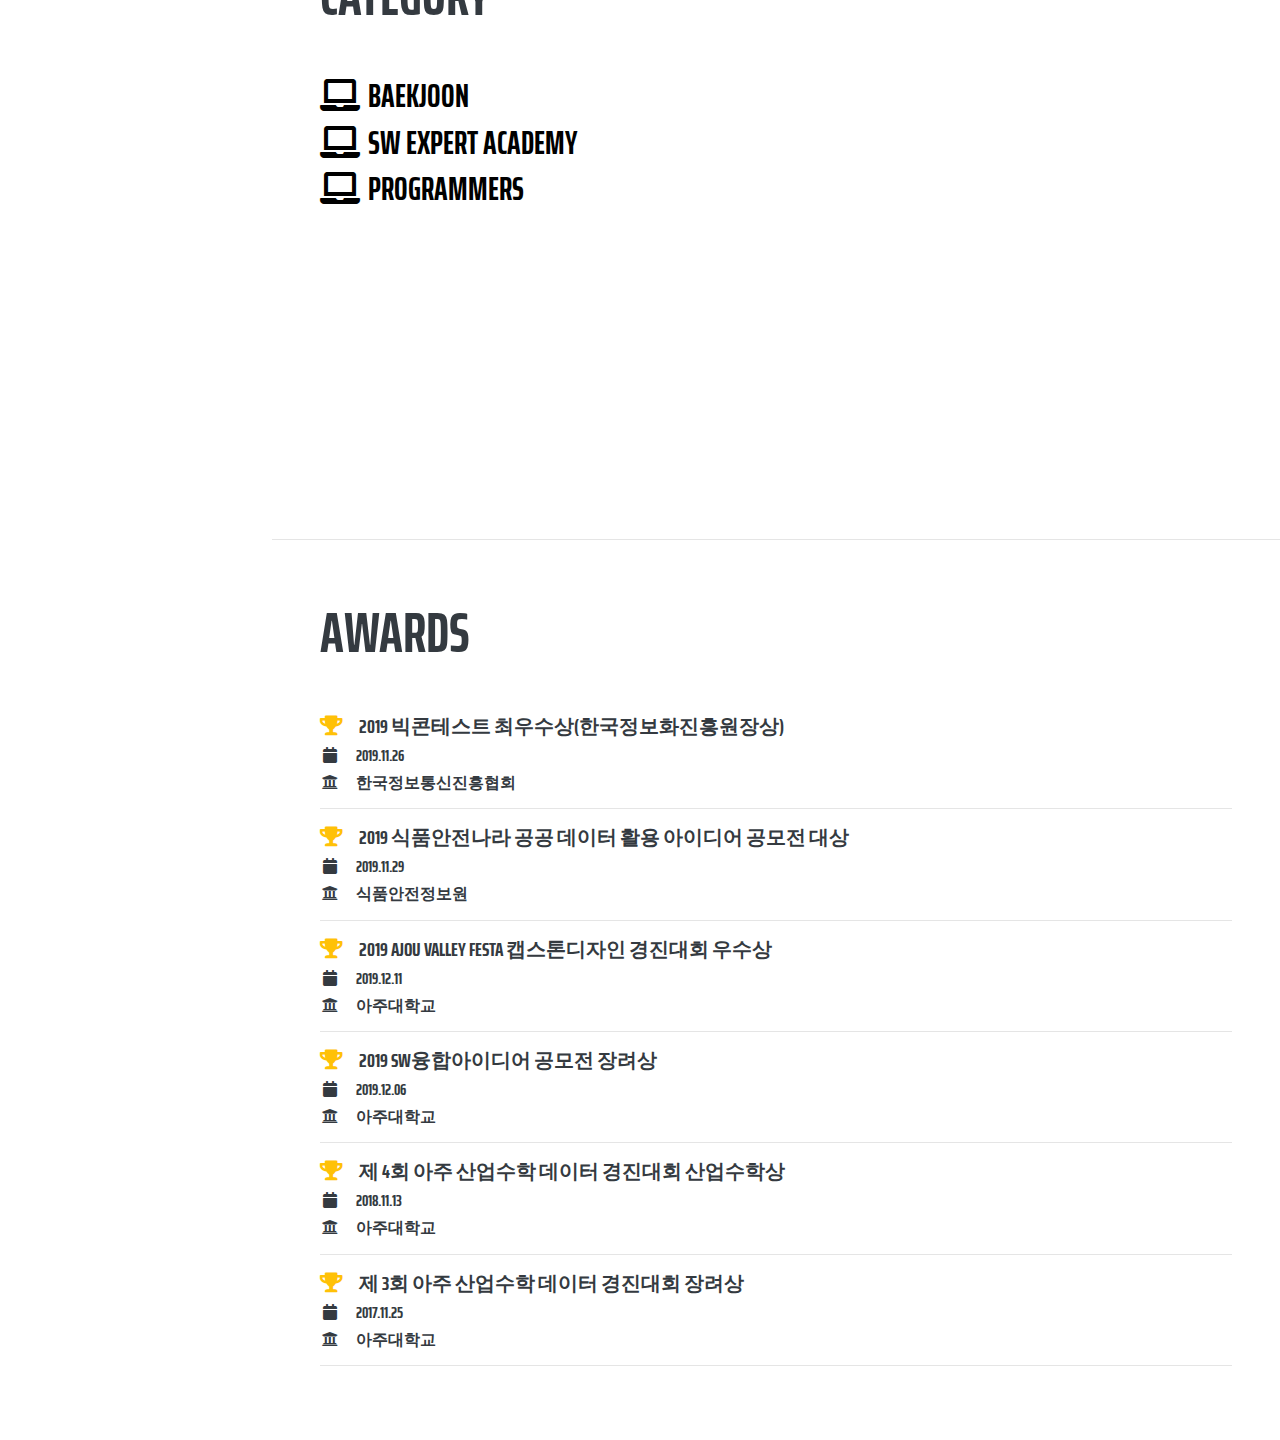
==== commit 3a41a1cc: "button code" ====
--- a/index.html
+++ b/index.html
@@ -173,6 +173,7 @@
             <h3 class="mb-2">2019 빅콘테스트</h3>
             <h5 class="mb-2">Innovation 분야 - 미세먼지의 사회적 영향 분석 및 비즈니스 모델 제시</h5>
             <p>Language : Python</p>
+            <button class="view show"><a href="https://github.com/yusejeong/Popular-Restaurants-using-Random-Walk" class="dddddy">VIEW SOURCE CODE</a></button>
           </div>
           <div class="resume-date text-md-right">
             <span class="text-primary">2019.08-2019.09</span>
@@ -183,6 +184,7 @@
             <h3 class="mb-2">환자 의료데이터 등급 판정 모듈 개발 프로젝트</h3>
             <h5 class="mb-2">이미지 구별 모듈 개발 및 등급 판정 모델링</h5>
             <p>Language : Python</p>
+            <button class="view show"><a href="https://github.com/yusejeong/Popular-Restaurants-using-Random-Walk" class="dddddy">VIEW SOURCE CODE</a></button>
           </div>
           <div class="resume-date text-md-right">
             <span class="text-primary">2019.07-2019.08</span>
@@ -194,9 +196,20 @@
             <h5 class="mb-2">대용량 서울 지하철 데이터를 활용하여 대쉬보드 만들기</h5>
             <p>Package : ELK Stack(Elasticsearch, Logstash, Kibana, Filebeat)</p>
             <p>Cloud Server : AWS EC2</p>
+            <button class="view show"><a href="https://github.com/yusejeong/Popular-Restaurants-using-Random-Walk" class="dddddy">VIEW SOURCE CODE</a></button>
           </div>
           <div class="resume-date text-md-right">
             <span class="text-primary">2019.04-2019.06</span>
+          </div>
+        </div>
+        <div class="resume-item d-flex flex-column flex-md-row justify-content-between mb-5">
+          <div class="resume-content">
+            <h3 class="mb-2">빅데이터 기반 기업정보 활용 대학생 아이디어 공모전</h3>
+            <p>Language : Python</p>
+            <button class="view show"><a href="https://github.com/yusejeong/Popular-Restaurants-using-Random-Walk" class="dddddy">VIEW SOURCE CODE</a></button>
+          </div>
+          <div class="resume-date text-md-right">
+            <span class="text-primary">2019.01-2019.02</span>
           </div>
         </div>
         <div class="resume-item d-flex flex-column flex-md-row justify-content-between mb-5">
--- a/css/resume.min.css
+++ b/css/resume.min.css
@@ -35,3 +35,7 @@
   .w3-round-xlarge {
     border-radius: 16px;
   }
+  .view{
+    border-radius:16px;
+    background-color:#dcdcdc;
+  }
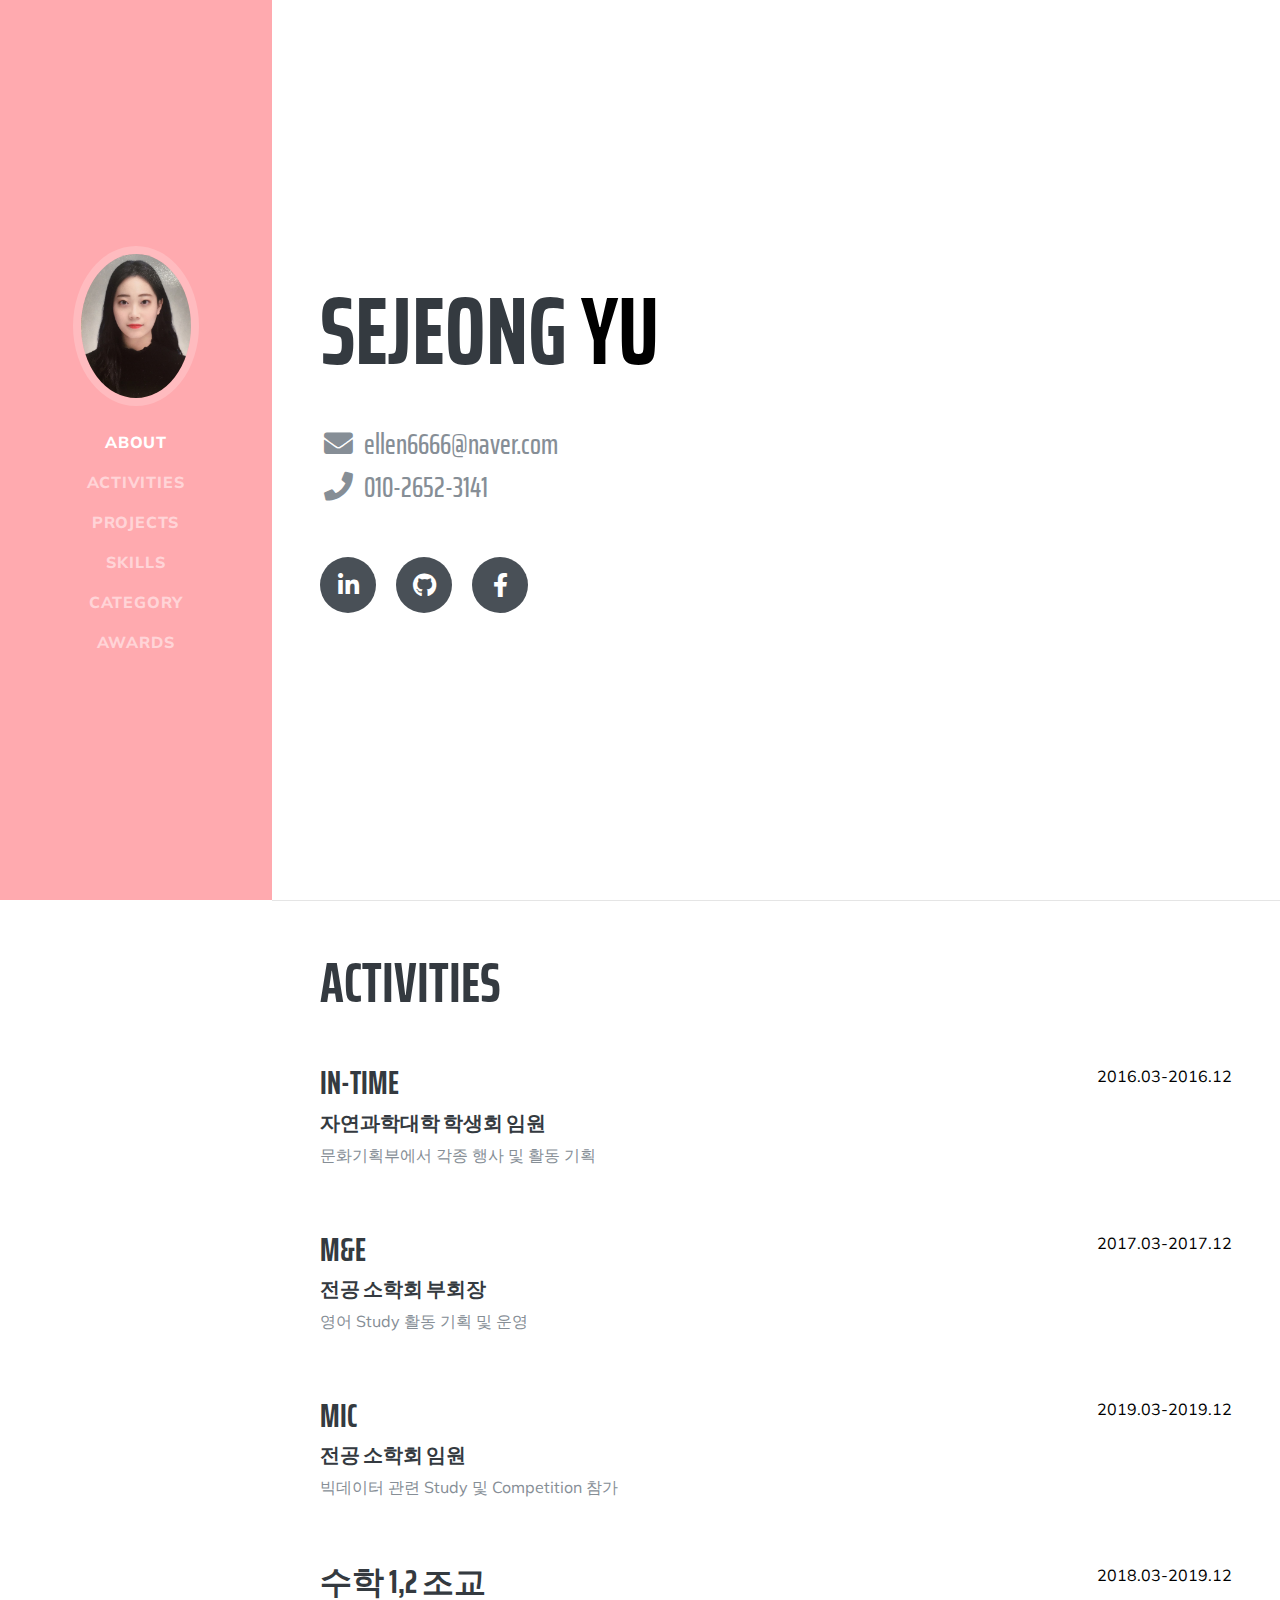
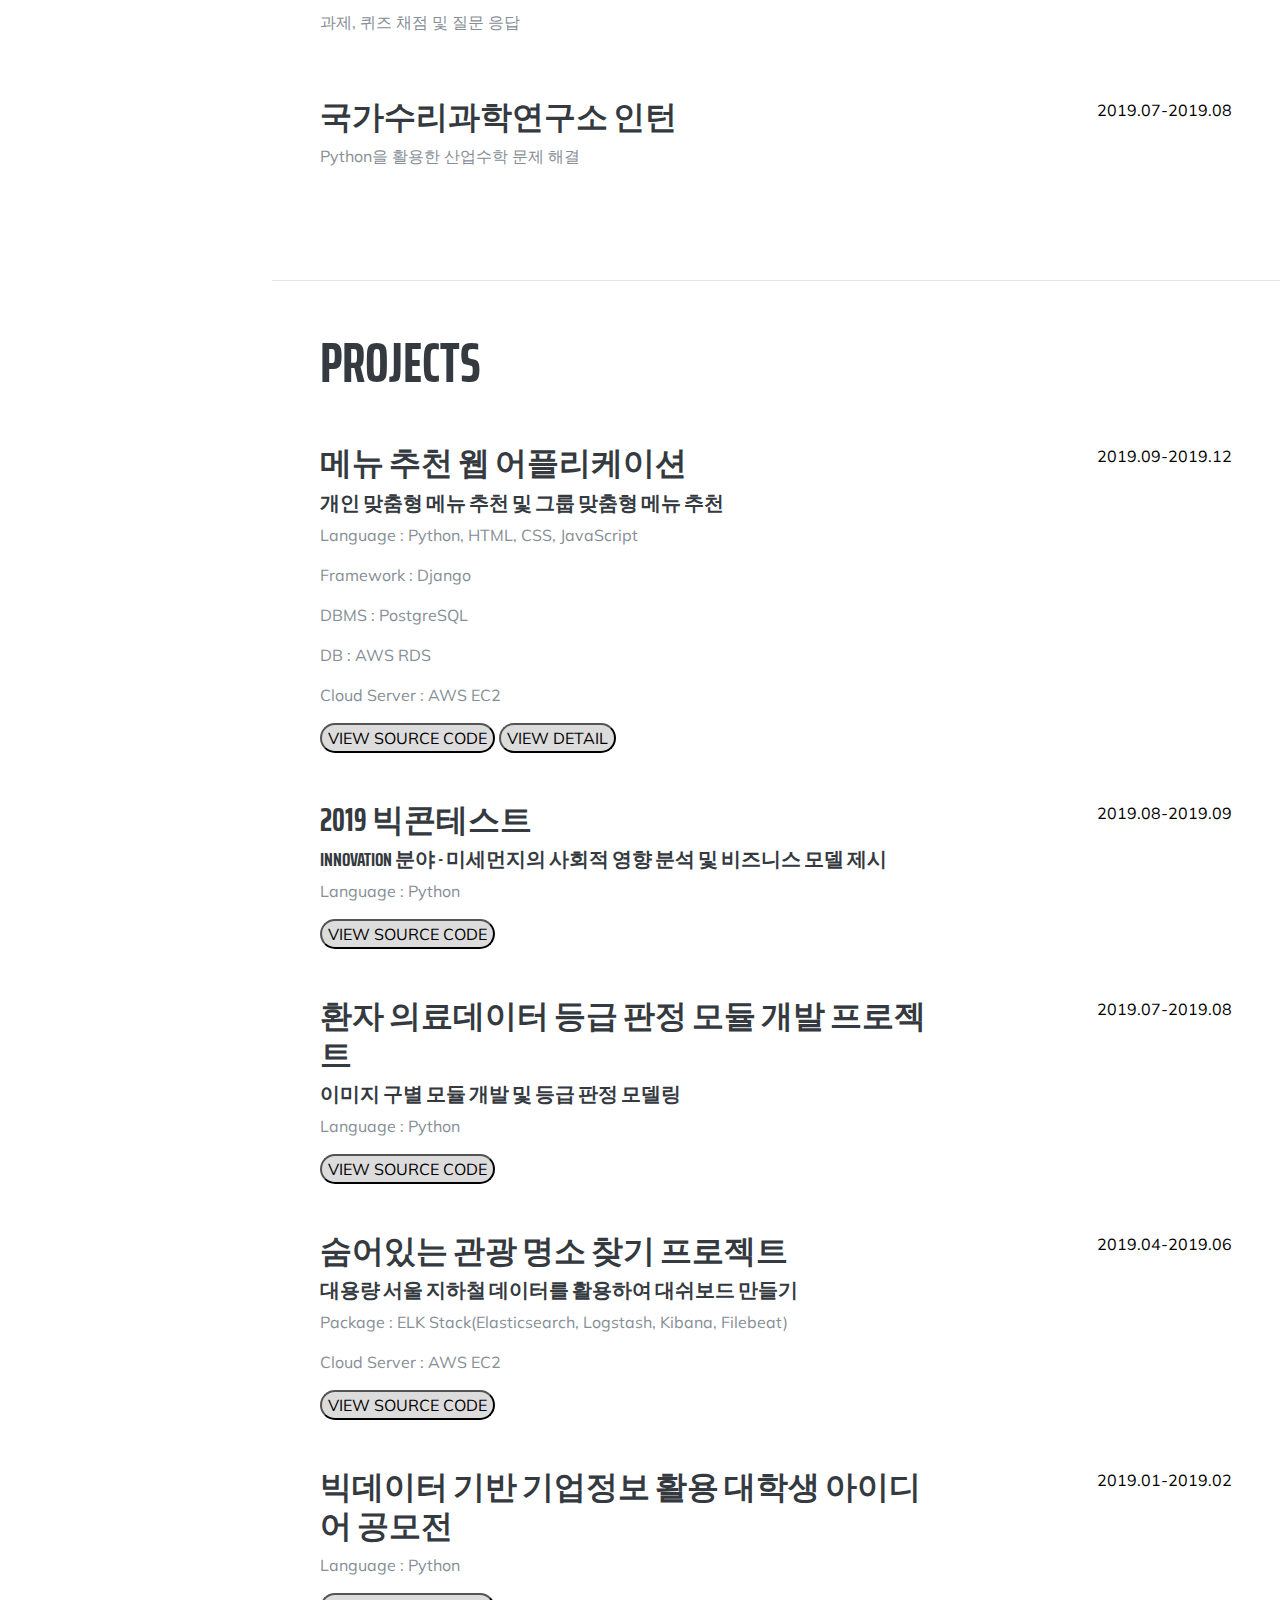
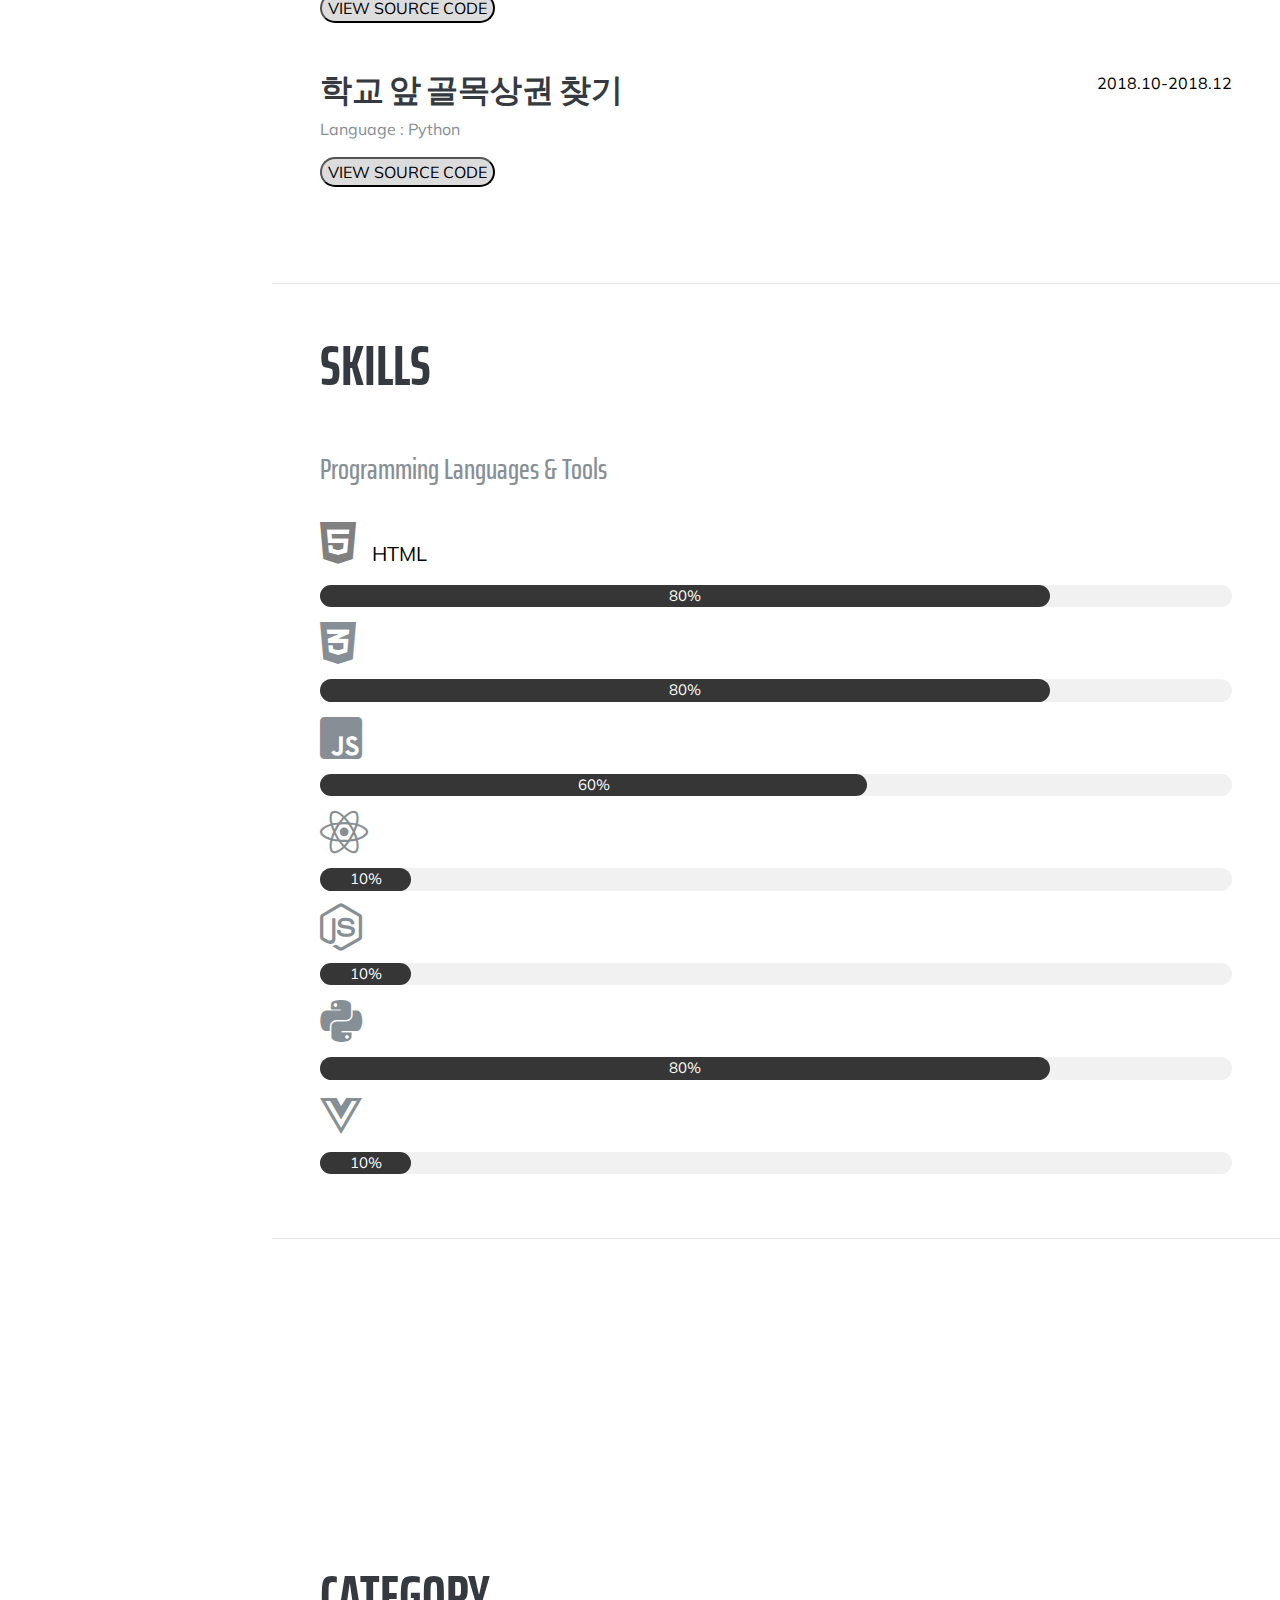
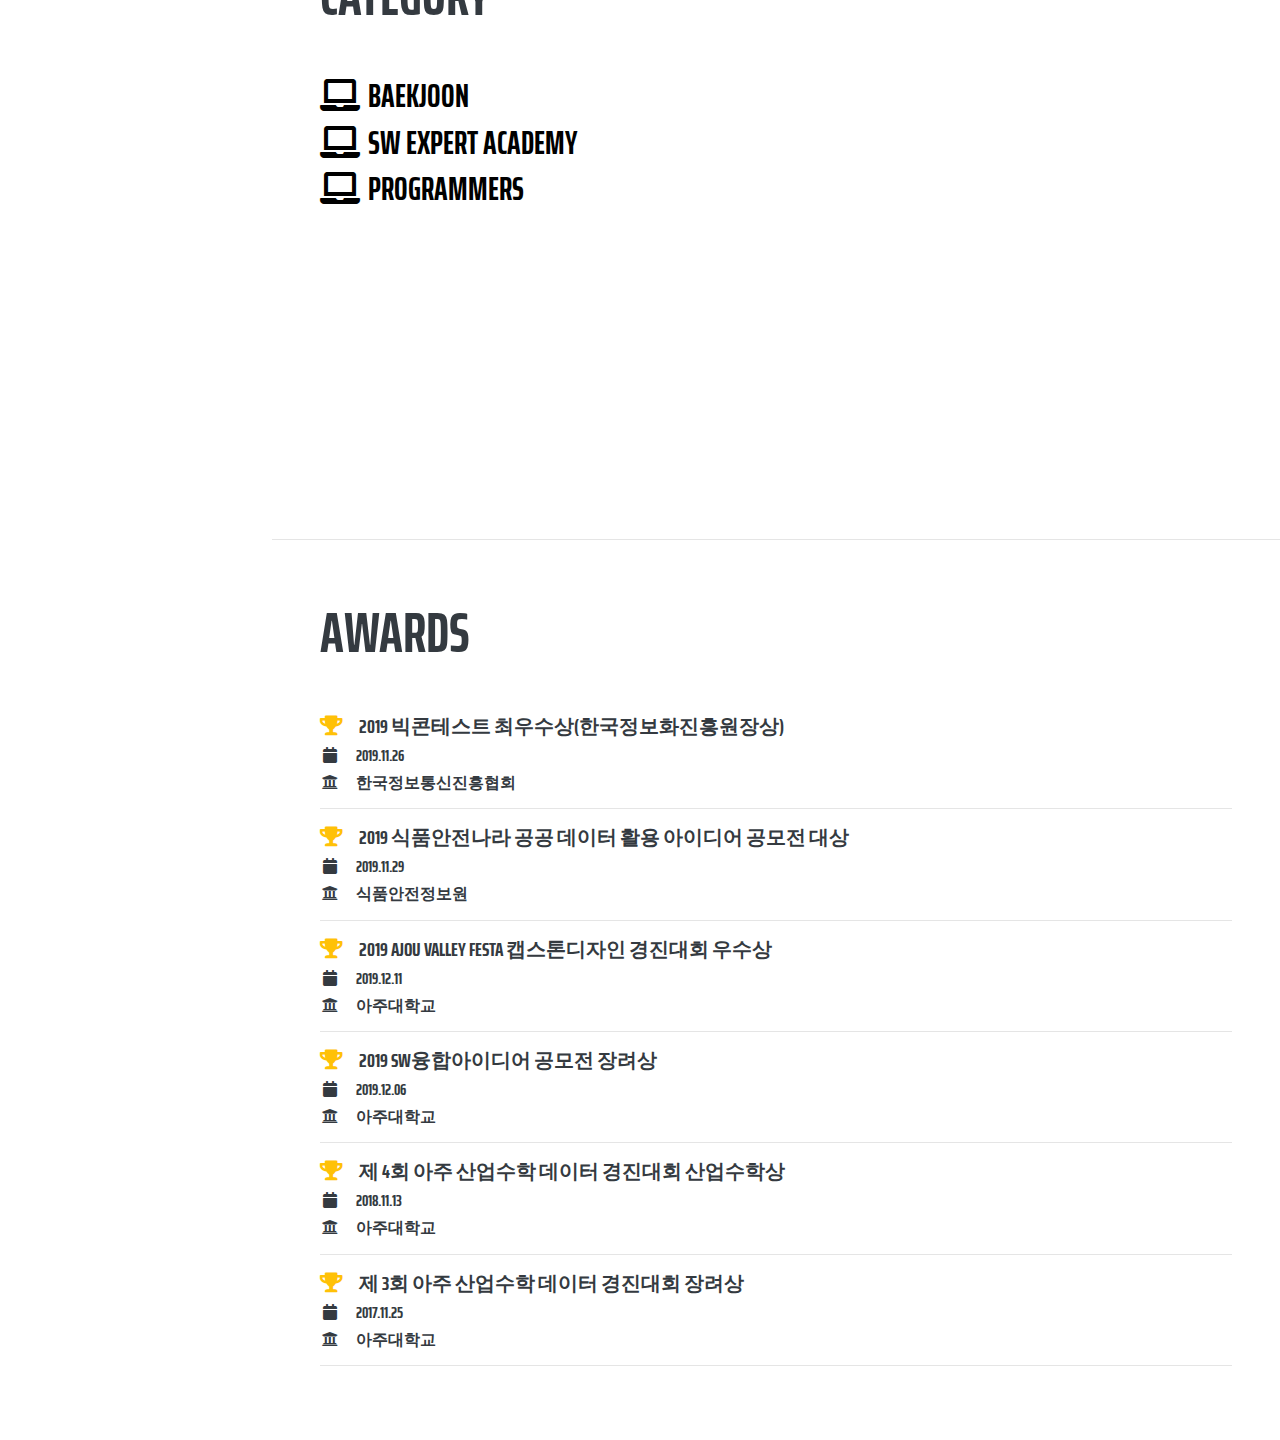
==== commit 02604016: "update profile" ====
--- a/index.html
+++ b/index.html
@@ -161,7 +161,8 @@
             <p>DBMS : PostgreSQL</p>
             <p>DB : AWS RDS</p>
             <p>Cloud Server : AWS EC2</p>
-            <button class="view show"><a href="" class="dddddy">VIEW SOURCE CODE</a></button>
+            <button class="view show"><a href="https://github.com/yusejeong/MenuRecommendation" class="dddddy">VIEW SOURCE CODE</a></button>
+            <button class="view show"><a href="http://127.0.0.1:5500/MenuReco.html" class="dddddy">VIEW DETAIL</a></button>
           </div>
           <div class="resume-date text-md-right">
             <span class="text-primary">2019.09-2019.12</span>
@@ -206,7 +207,7 @@
           <div class="resume-content">
             <h3 class="mb-2">빅데이터 기반 기업정보 활용 대학생 아이디어 공모전</h3>
             <p>Language : Python</p>
-            <button class="view show"><a href="https://github.com/yusejeong/Popular-Restaurants-using-Random-Walk" class="dddddy">VIEW SOURCE CODE</a></button>
+            <button class="view show"><a href="https://github.com/yusejeong/Bigdata-enterprise">VIEW SOURCE CODE</a></button>
           </div>
           <div class="resume-date text-md-right">
             <span class="text-primary">2019.01-2019.02</span>
@@ -216,7 +217,7 @@
           <div class="resume-content">
             <h3 class="mb-2">학교 앞 골목상권 찾기</h3>
             <p>Language : Python</p>
-            <button class="view show"><a href="https://github.com/yusejeong/Popular-Restaurants-using-Random-Walk" class="dddddy">VIEW SOURCE CODE</a></button>
+            <button class="view show"><a href="https://github.com/yusejeong/Popular-Restaurants-using-Random-Walk">VIEW SOURCE CODE</a></button>
           </div>
           <div class="resume-date text-md-right">
             <span class="text-primary">2018.10-2018.12</span>
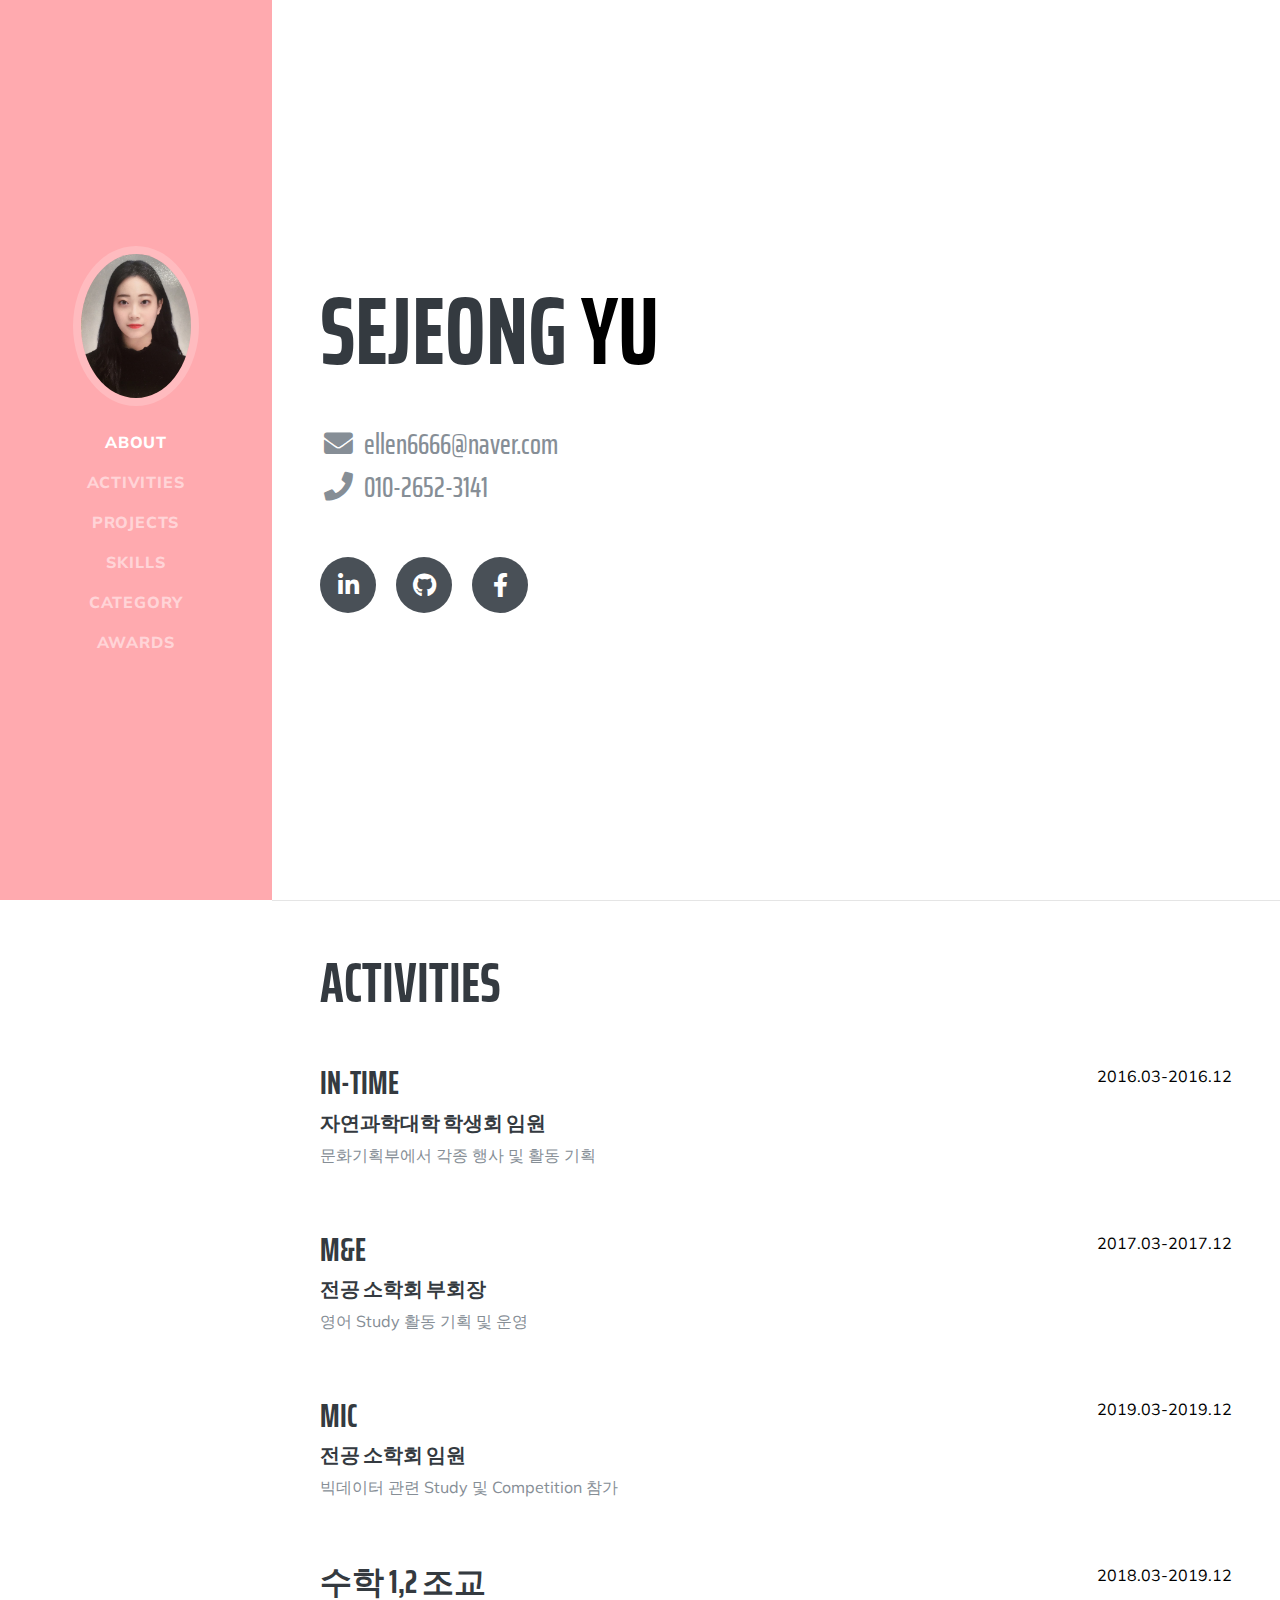
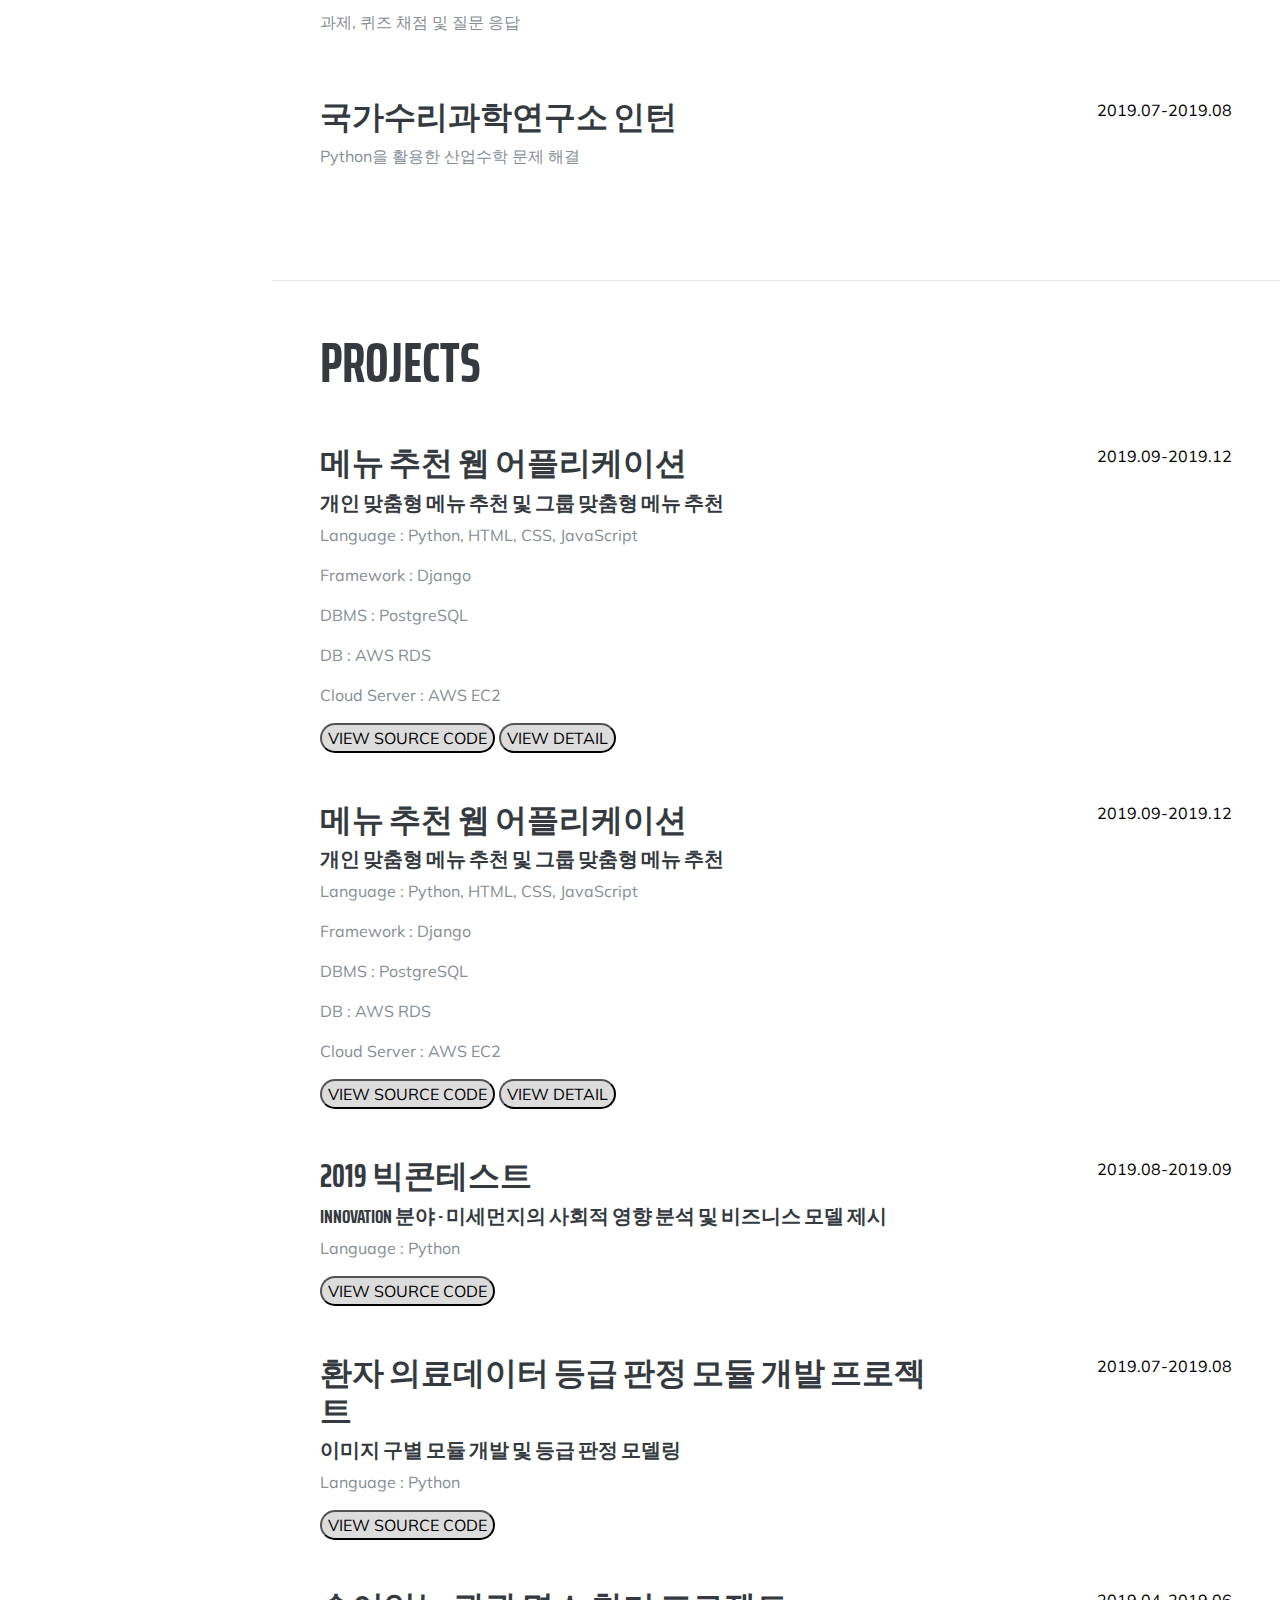
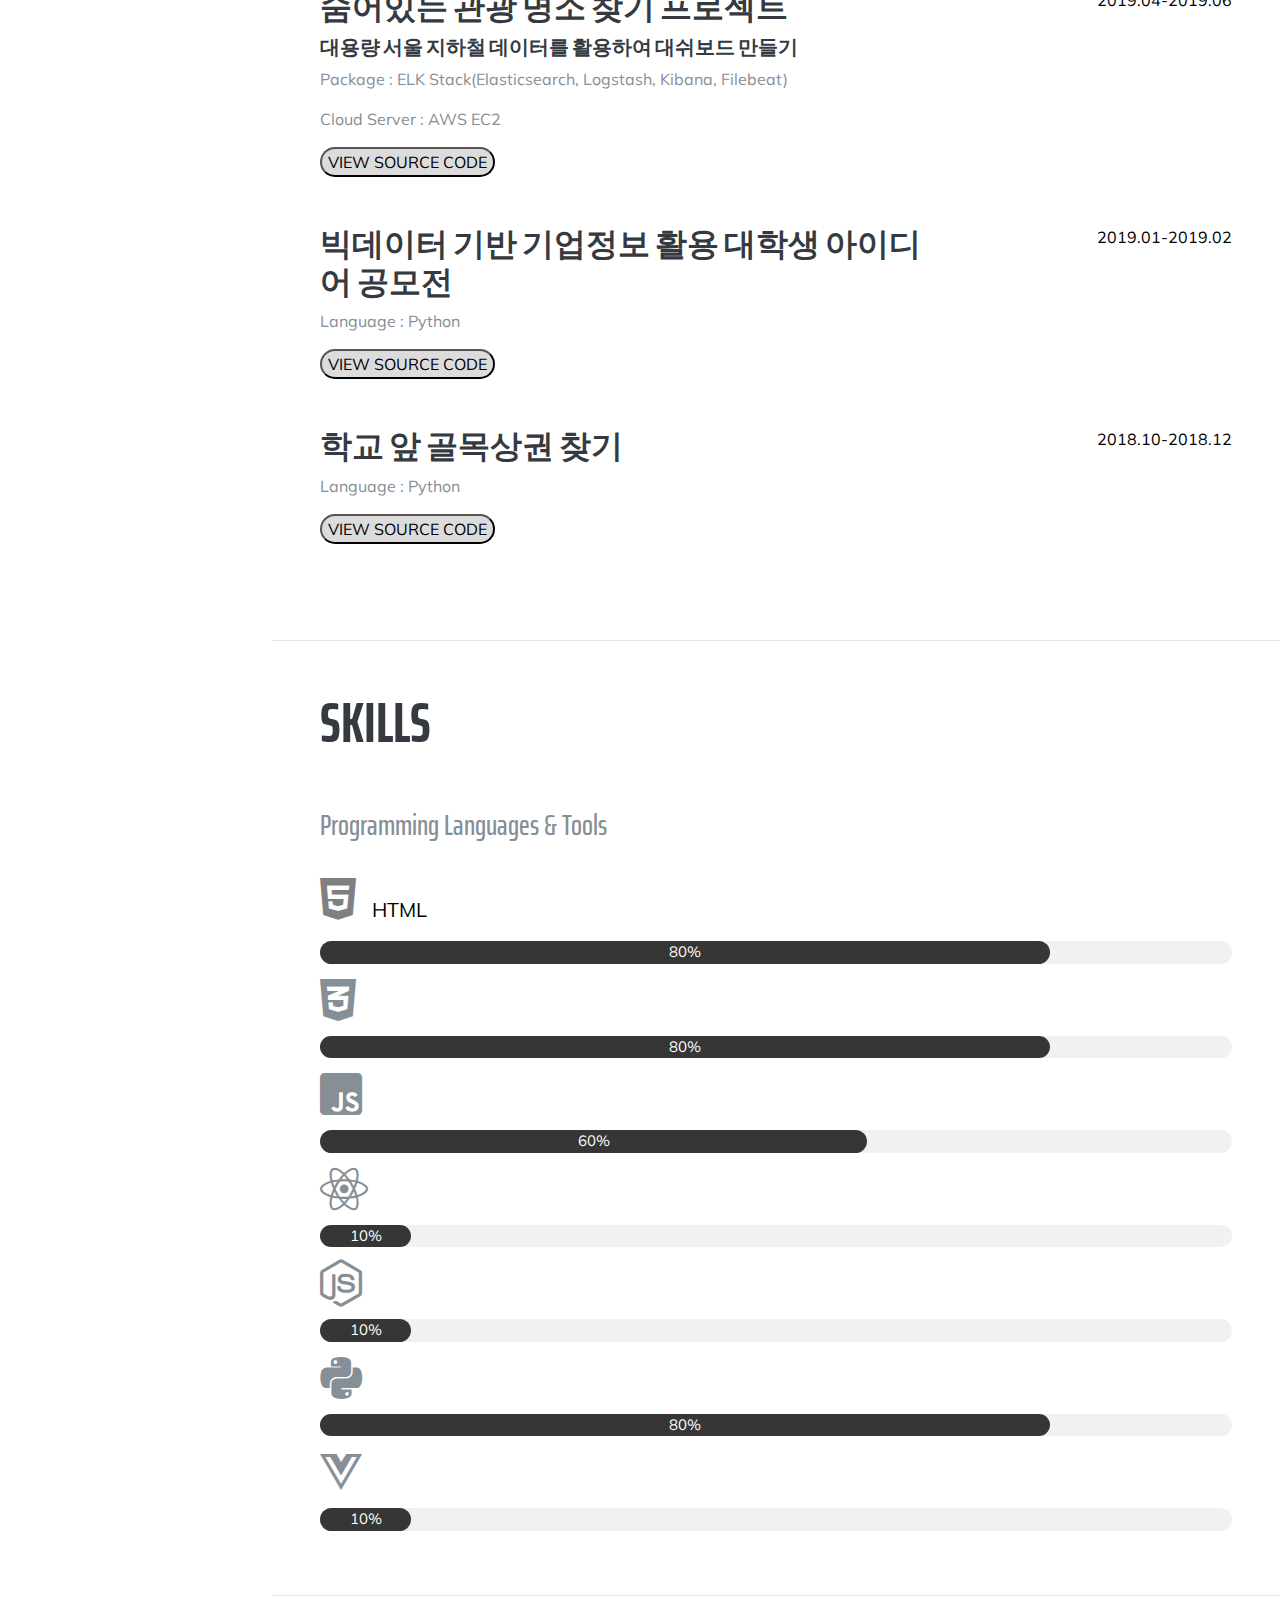
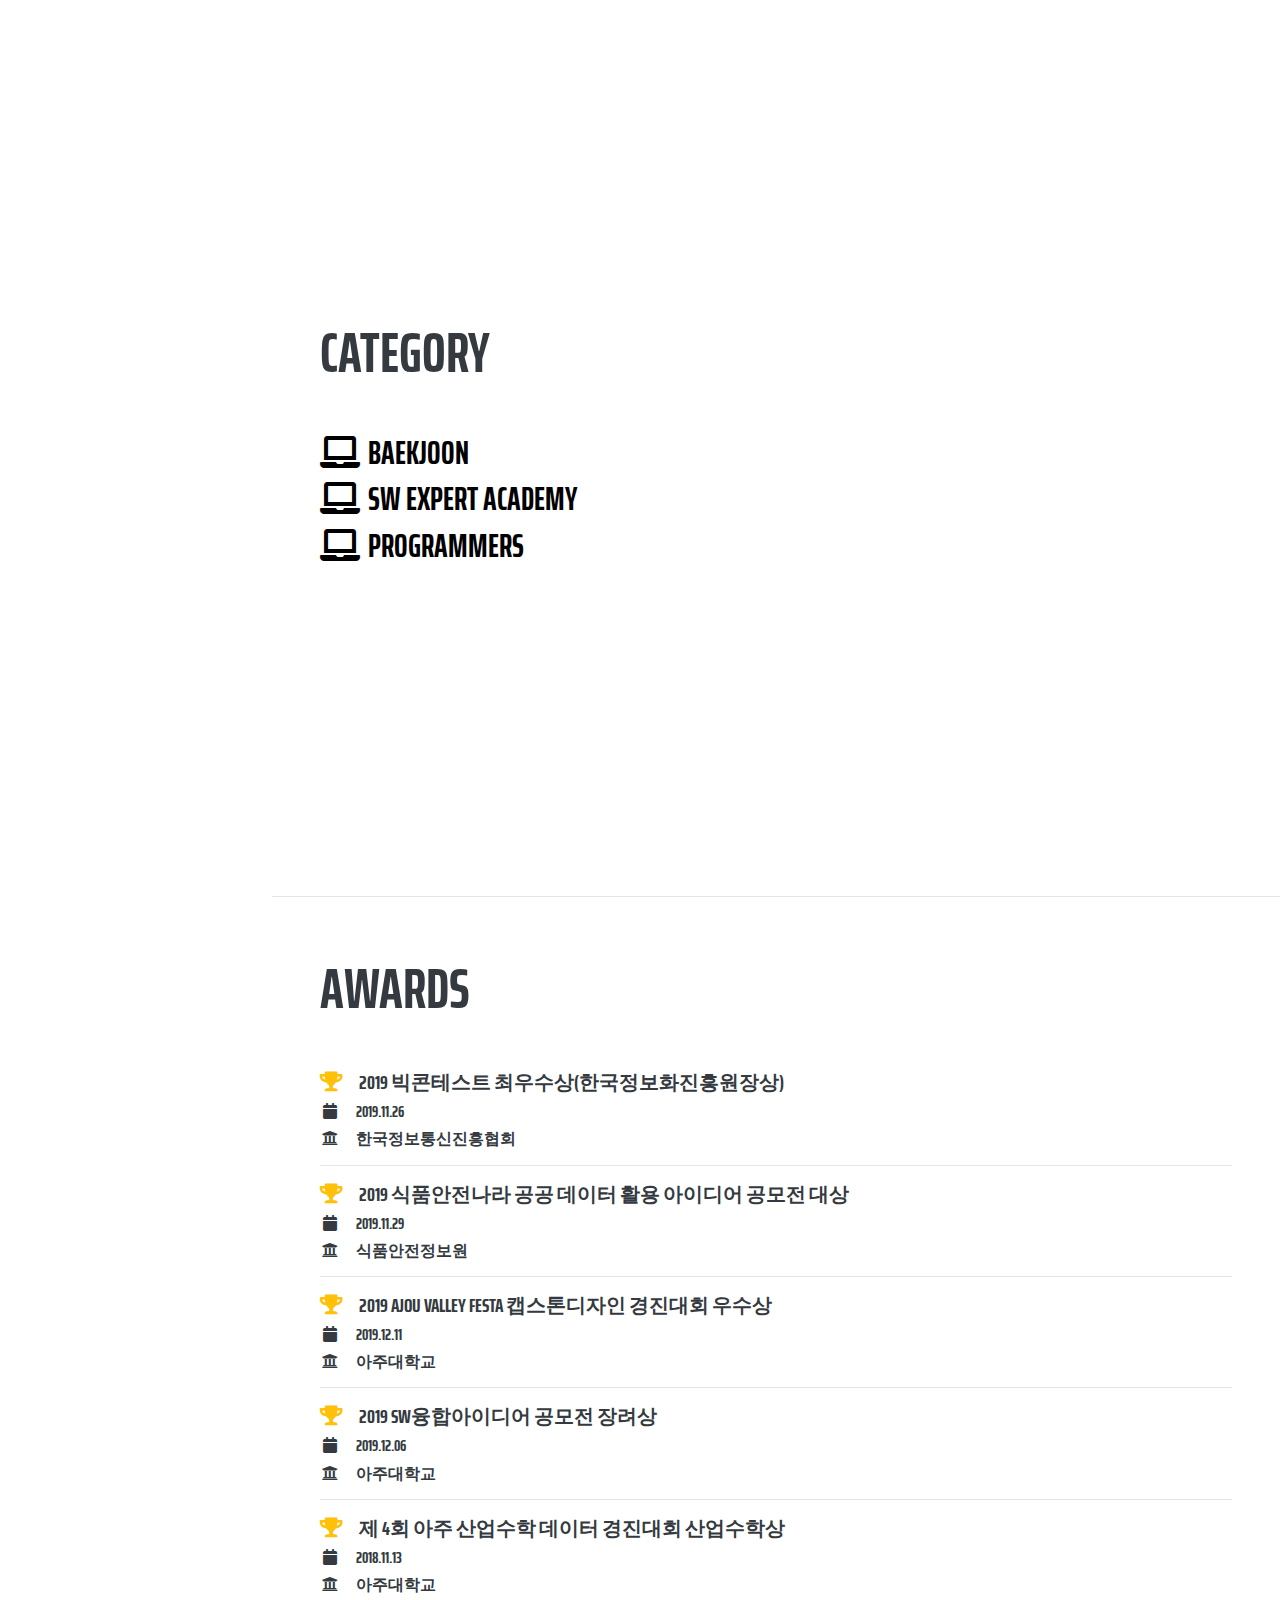
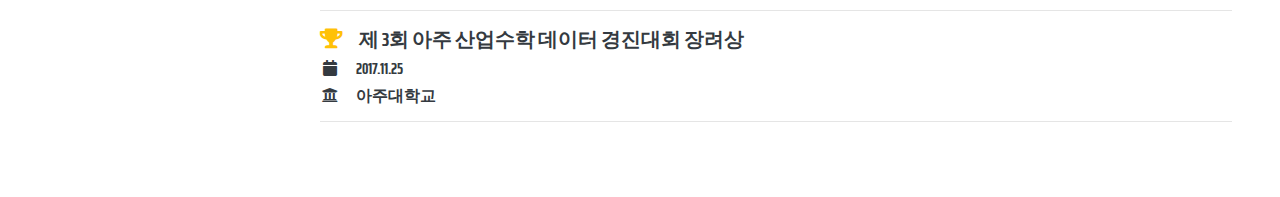
==== commit 94a3734c: "0620" ====
--- a/index.html
+++ b/index.html
@@ -152,6 +152,22 @@
     <section class="resume-section p-3 p-lg-5 d-flex justify-content-center" id="education">
       <div class="w-100">
         <h2 class="mb-5">Projects</h2>
+        <div class="resume-item d-flex flex-column flex-md-row justify-content-between mb-5">
+          <div class="resume-content">
+            <h3 class="mb-2">메뉴 추천 웹 어플리케이션</h3>
+            <h5 class="mb-2">개인 맞춤형 메뉴 추천 및 그룹 맞춤형 메뉴 추천</h5>
+            <p>Language : Python, HTML, CSS, JavaScript</p>
+            <p>Framework : Django</p>
+            <p>DBMS : PostgreSQL</p>
+            <p>DB : AWS RDS</p>
+            <p>Cloud Server : AWS EC2</p>
+            <button class="view show"><a href="https://github.com/yusejeong/MenuRecommendation" class="dddddy">VIEW SOURCE CODE</a></button>
+            <button class="view show"><a href="http://127.0.0.1:5500/MenuReco.html" class="dddddy">VIEW DETAIL</a></button>
+          </div>
+          <div class="resume-date text-md-right">
+            <span class="text-primary">2019.09-2019.12</span>
+          </div>
+        </div>
         <div class="resume-item d-flex flex-column flex-md-row justify-content-between mb-5">
           <div class="resume-content">
             <h3 class="mb-2">메뉴 추천 웹 어플리케이션</h3>
--- a/css/resume.min.css
+++ b/css/resume.min.css
@@ -3,7 +3,8 @@
  * Copyright 2013-2019 Start Bootstrap
  * Licensed under MIT (https://github.com/BlackrockDigital/startbootstrap-resume/blob/master/LICENSE)
  */body{font-family:Muli,-apple-system,BlinkMacSystemFont,'Segoe UI',Roboto,'Helvetica Neue',Arial,sans-serif,'Apple Color Emoji','Segoe UI Emoji','Segoe UI Symbol','Noto Color Emoji';padding-top:54px;color:#868e96
-}@media (min-width:992px)
+}
+@media (min-width:992px)
 {body{padding-top:0;padding-left:17rem}}
 h1,h2,h3,h4,h5,h6{font-family:'Saira Extra Condensed',-apple-system,BlinkMacSystemFont,'Segoe UI',Roboto,'Helvetica Neue',Arial,sans-serif,'Apple Color Emoji','Segoe UI Emoji','Segoe UI Symbol','Noto Color Emoji';font-weight:700;text-transform:uppercase;color:#343a40}
 h1{font-size:6rem;line-height:5.5rem}
@@ -15,7 +16,20 @@
 .social-icons a:last-child{margin-right:0}
 .social-icons a:hover{background-color:#FF607F}
 .dev-icons{font-size:3rem}
-.dev-icons .list-inline-item i:hover{color:#FF607F}#sideNav .navbar-nav .nav-item .nav-link{font-weight:800;letter-spacing:.05rem;text-transform:uppercase}#sideNav .navbar-toggler:focus{outline-color:#d48a6e}@media (min-width:992px){#sideNav{text-align:center;position:fixed;top:0;left:0;display:flex;flex-direction:column;width:17rem;height:100vh}#sideNav .navbar-brand{display:flex;margin:auto auto 0;padding:.5rem}#sideNav .navbar-brand .img-profile{max-width:10rem;max-height:10rem;border:.5rem solid rgba(255,255,255,.2)}#sideNav .navbar-collapse{display:flex;align-items:flex-start;flex-grow:0;width:100%;margin-bottom:auto}#sideNav .navbar-collapse .navbar-nav{flex-direction:column;width:100%}#sideNav .navbar-collapse .navbar-nav .nav-item{display:block}#sideNav .navbar-collapse .navbar-nav .nav-item .nav-link{display:block}}section.resume-section{padding-top:5rem!important;padding-bottom:5rem!important;max-width:75rem}section.resume-section .resume-item .resume-date{min-width:none}@media (min-width:768px){section.resume-section{min-height:100vh}section.resume-section .resume-item .resume-date{min-width:18rem}}
+.dev-icons .list-inline-item i:hover{color:#FF607F}
+#sideNav .navbar-nav .nav-item .nav-link{font-weight:800;letter-spacing:.05rem;text-transform:uppercase}
+#sideNav .navbar-toggler:focus{outline-color:#d48a6e}
+@media (min-width:992px){#sideNav{text-align:center;position:fixed;top:0;left:0;display:flex;flex-direction:column;width:17rem;height:100vh}
+#sideNav .navbar-brand{display:flex;margin:auto auto 0;padding:.5rem}
+#sideNav .navbar-brand .img-profile{max-width:10rem;max-height:10rem;border:.5rem solid rgba(255,255,255,.2)}
+#sideNav .navbar-collapse{display:flex;align-items:flex-start;flex-grow:0;width:100%;margin-bottom:auto}
+#sideNav .navbar-collapse .navbar-nav{flex-direction:column;width:100%}
+#sideNav .navbar-collapse .navbar-nav .nav-item{display:block}
+#sideNav .navbar-collapse .navbar-nav .nav-item .nav-link{display:block}}
+section.resume-section{padding-top:5rem!important;padding-bottom:5rem!important;max-width:75rem}
+section.resume-section .resume-item .resume-date{min-width:none}
+@media (min-width:768px){section.resume-section{min-height:100vh}
+section.resume-section .resume-item .resume-date{min-width:18rem}}
  @media (min-width:992px){section.resume-section{padding-top:3rem!important;padding-bottom:3rem!important}}
  .bg-primary{background-color:#FFAAAF!important}
  .text-primary{color:#000000!important}
@@ -39,3 +53,9 @@
     border-radius:16px;
     background-color:#dcdcdc;
   }
+  
+
+  .body{
+    padding-left:0px;
+    align-items: center;
+  }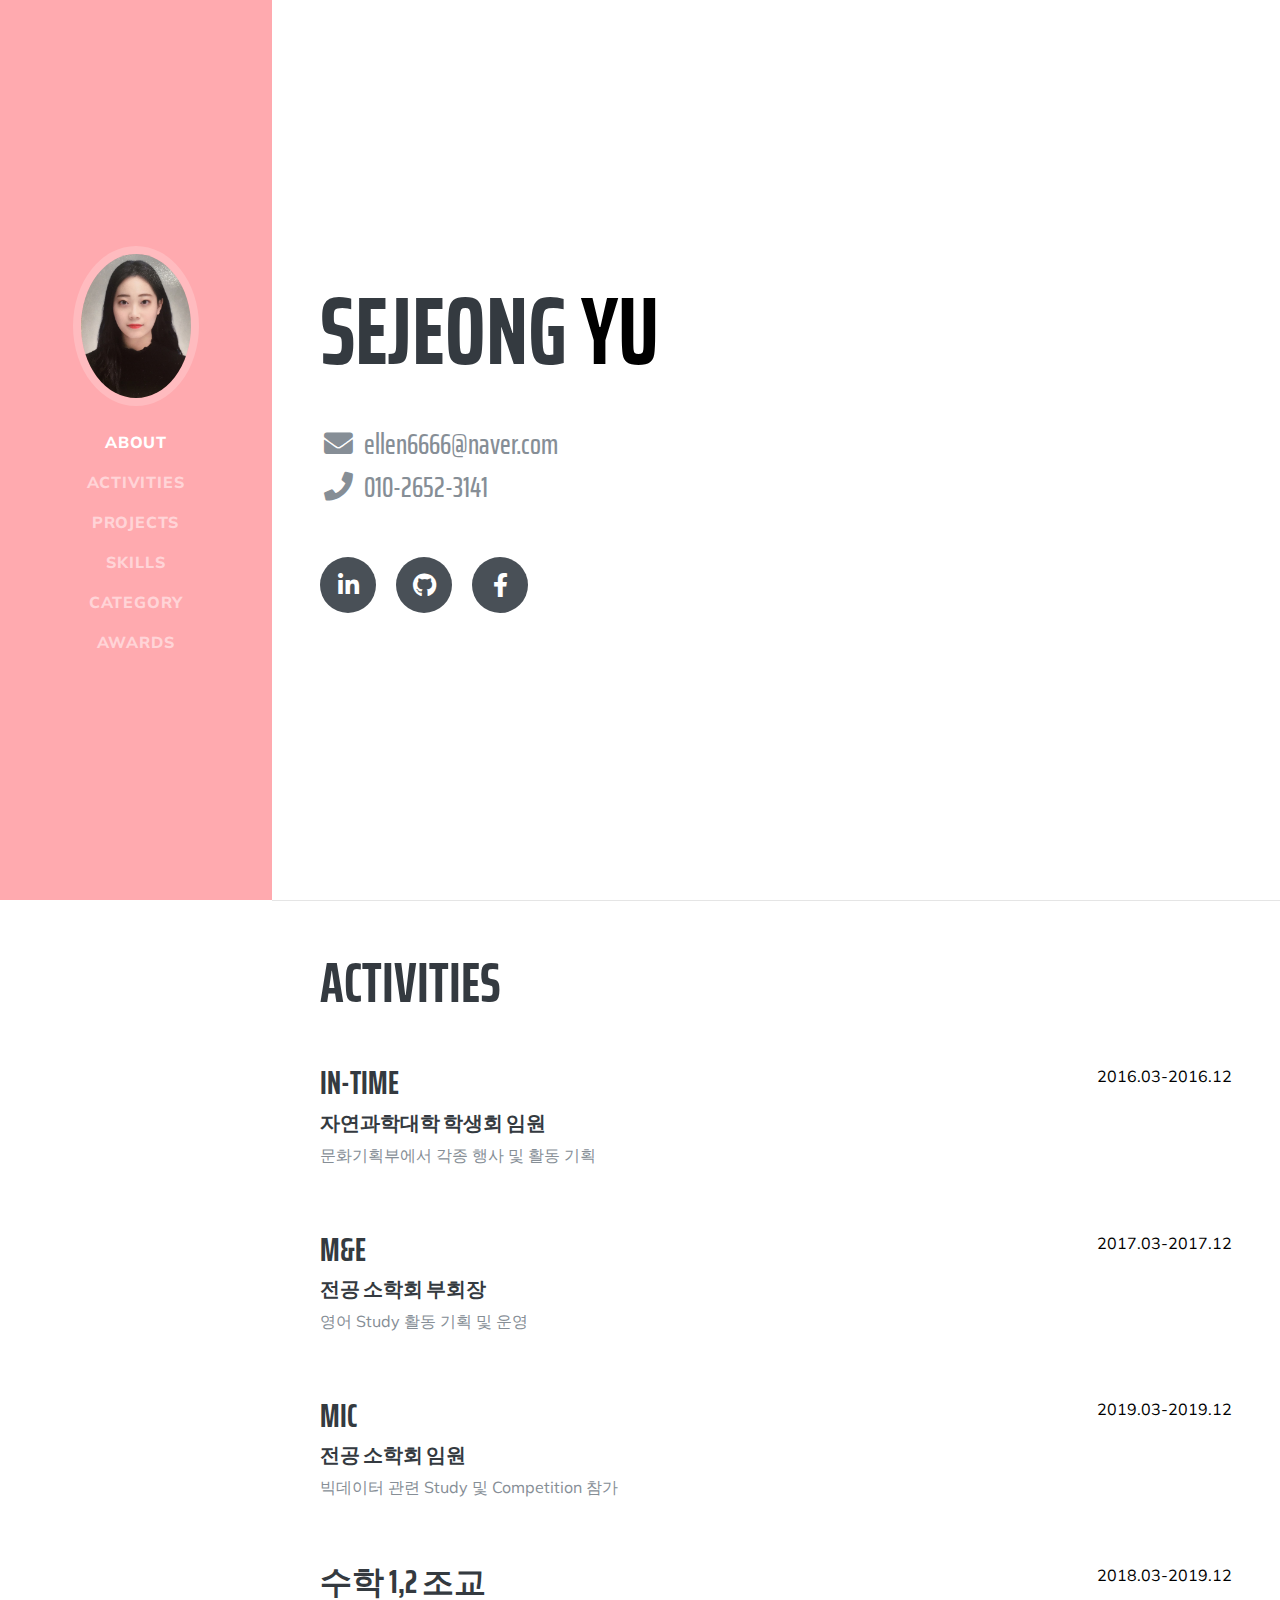
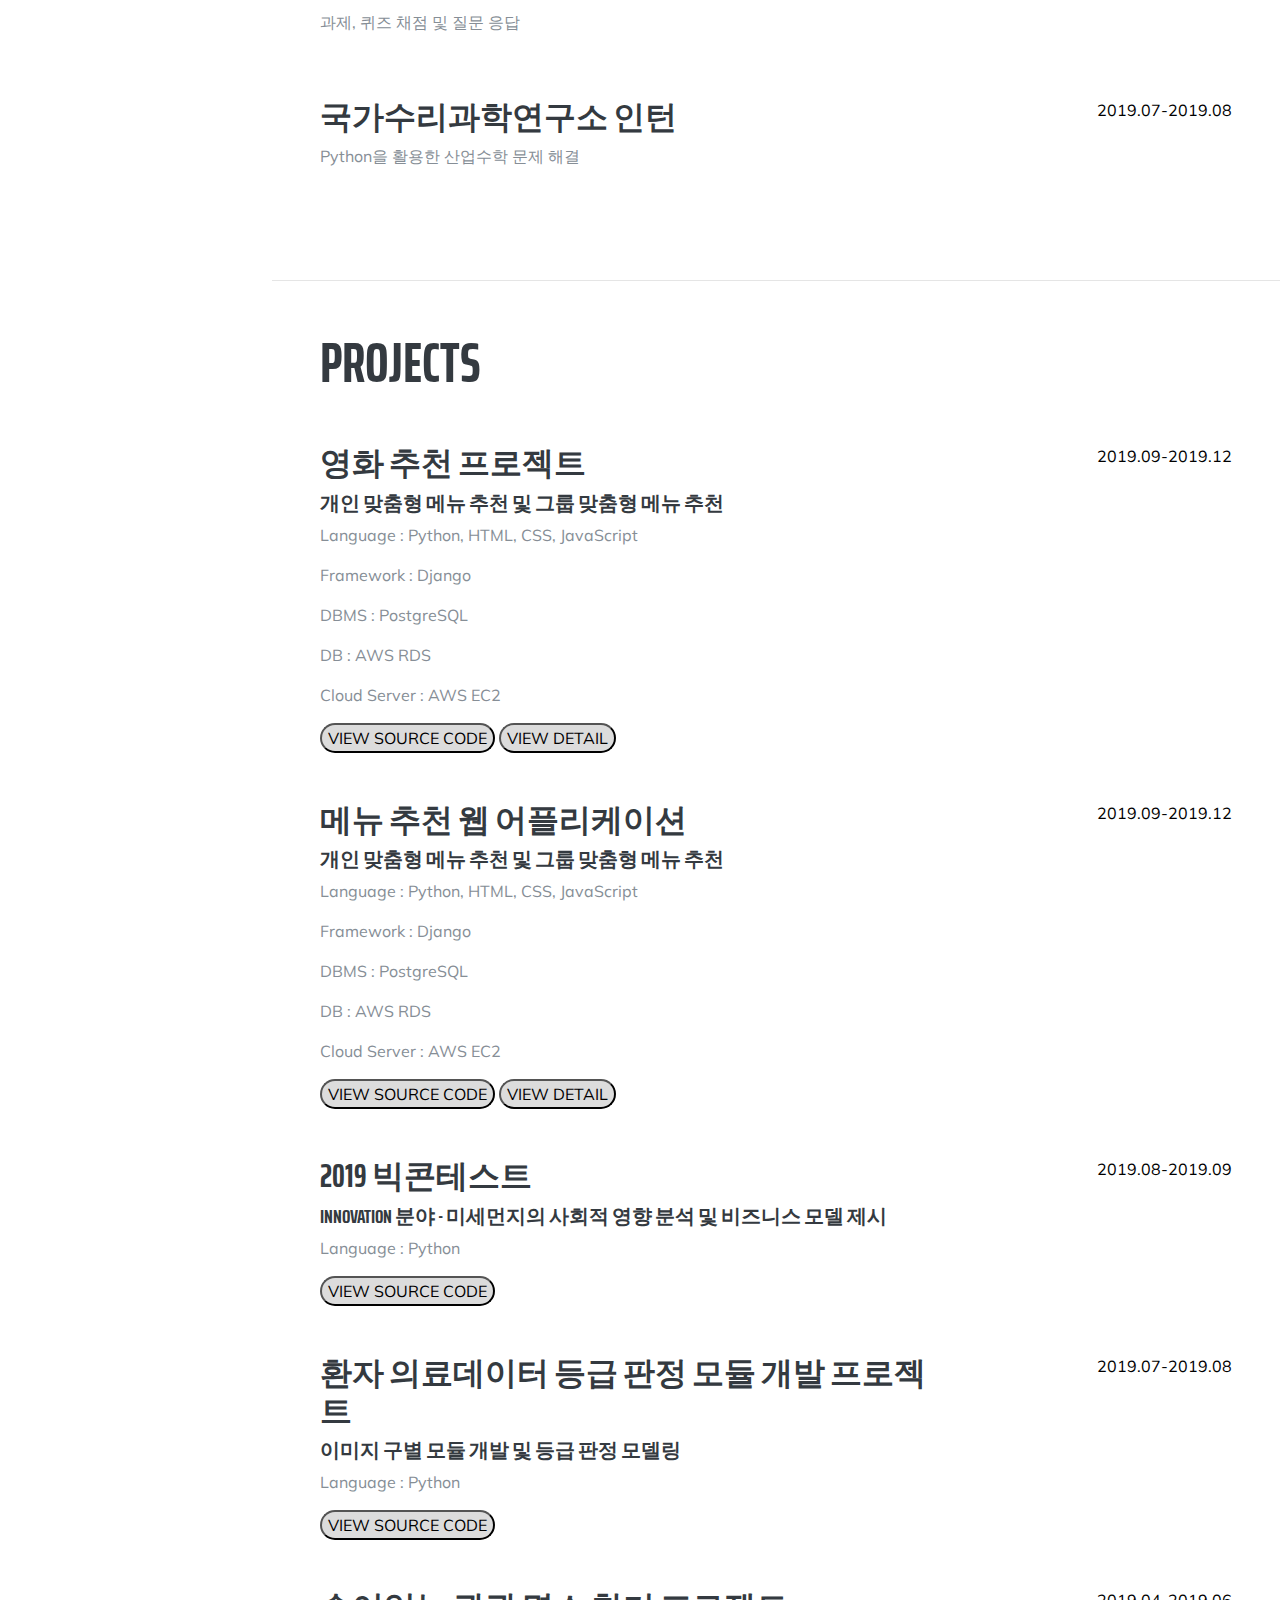
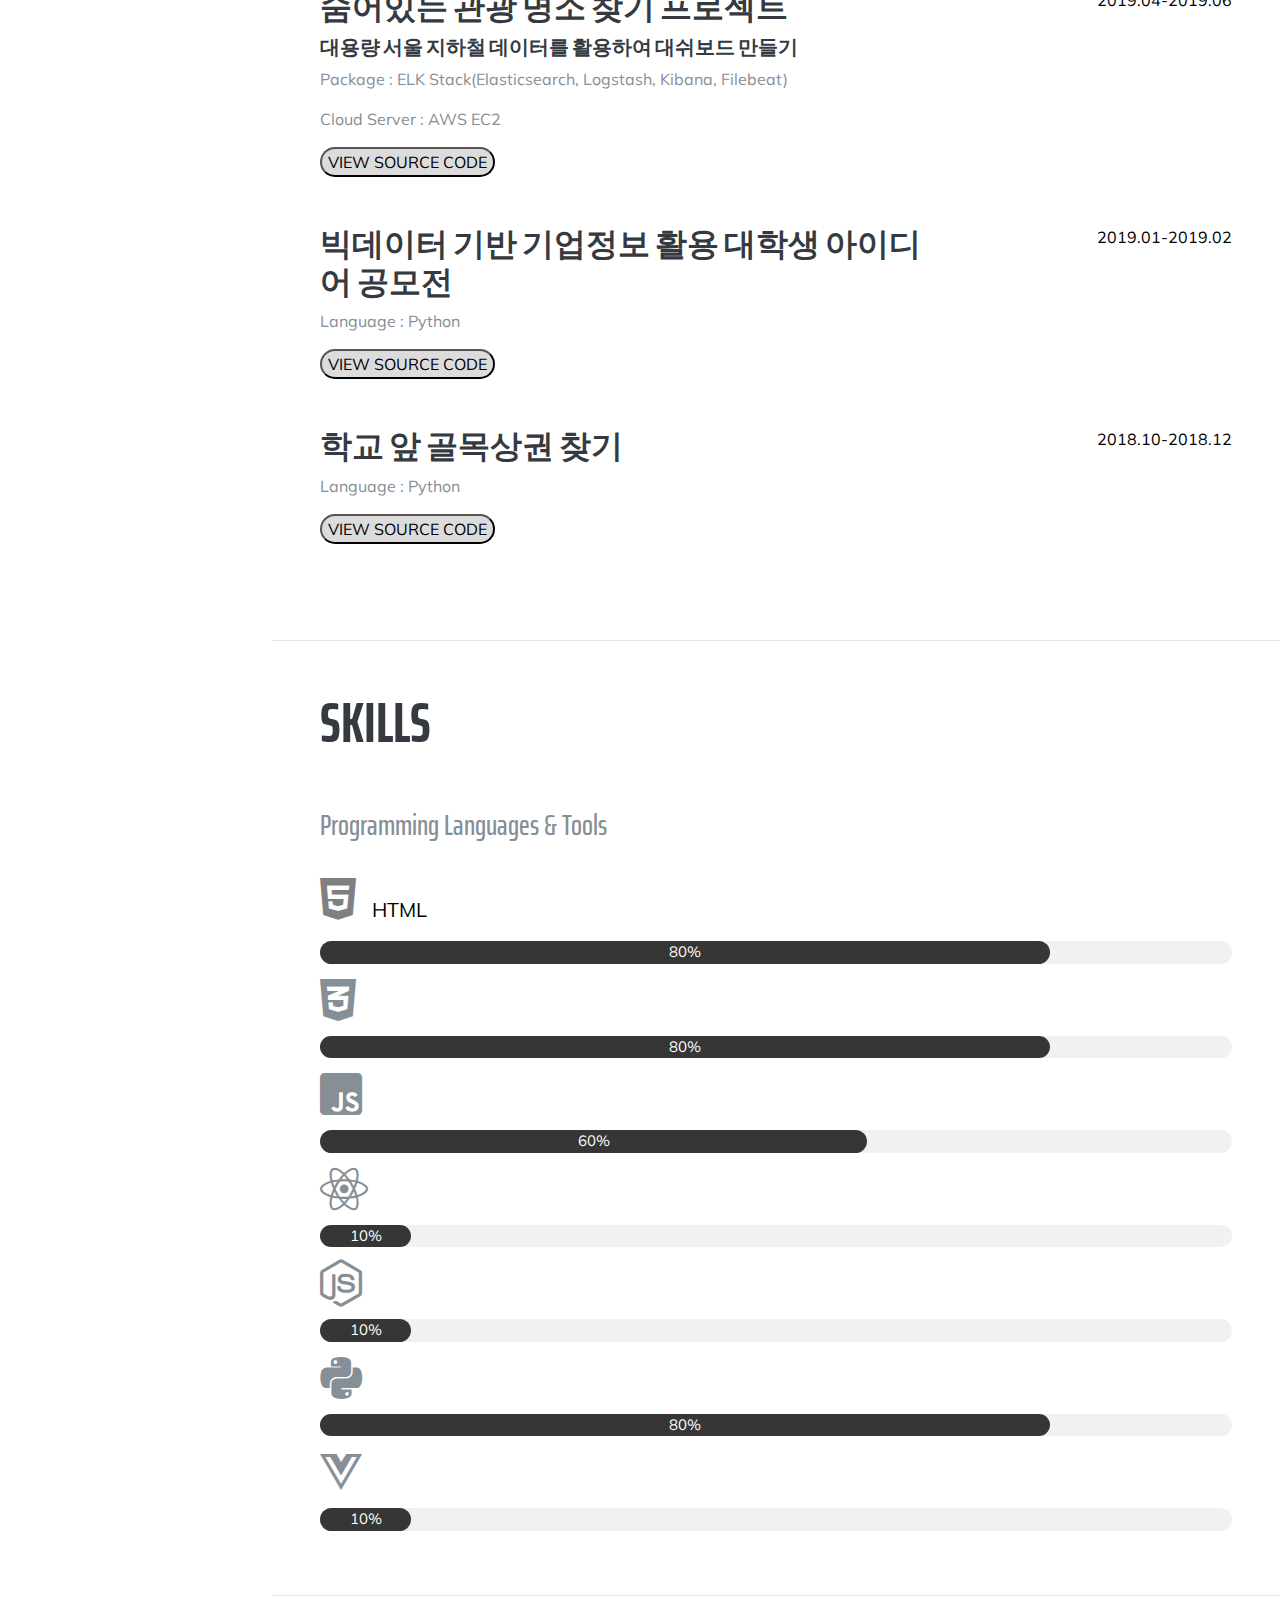
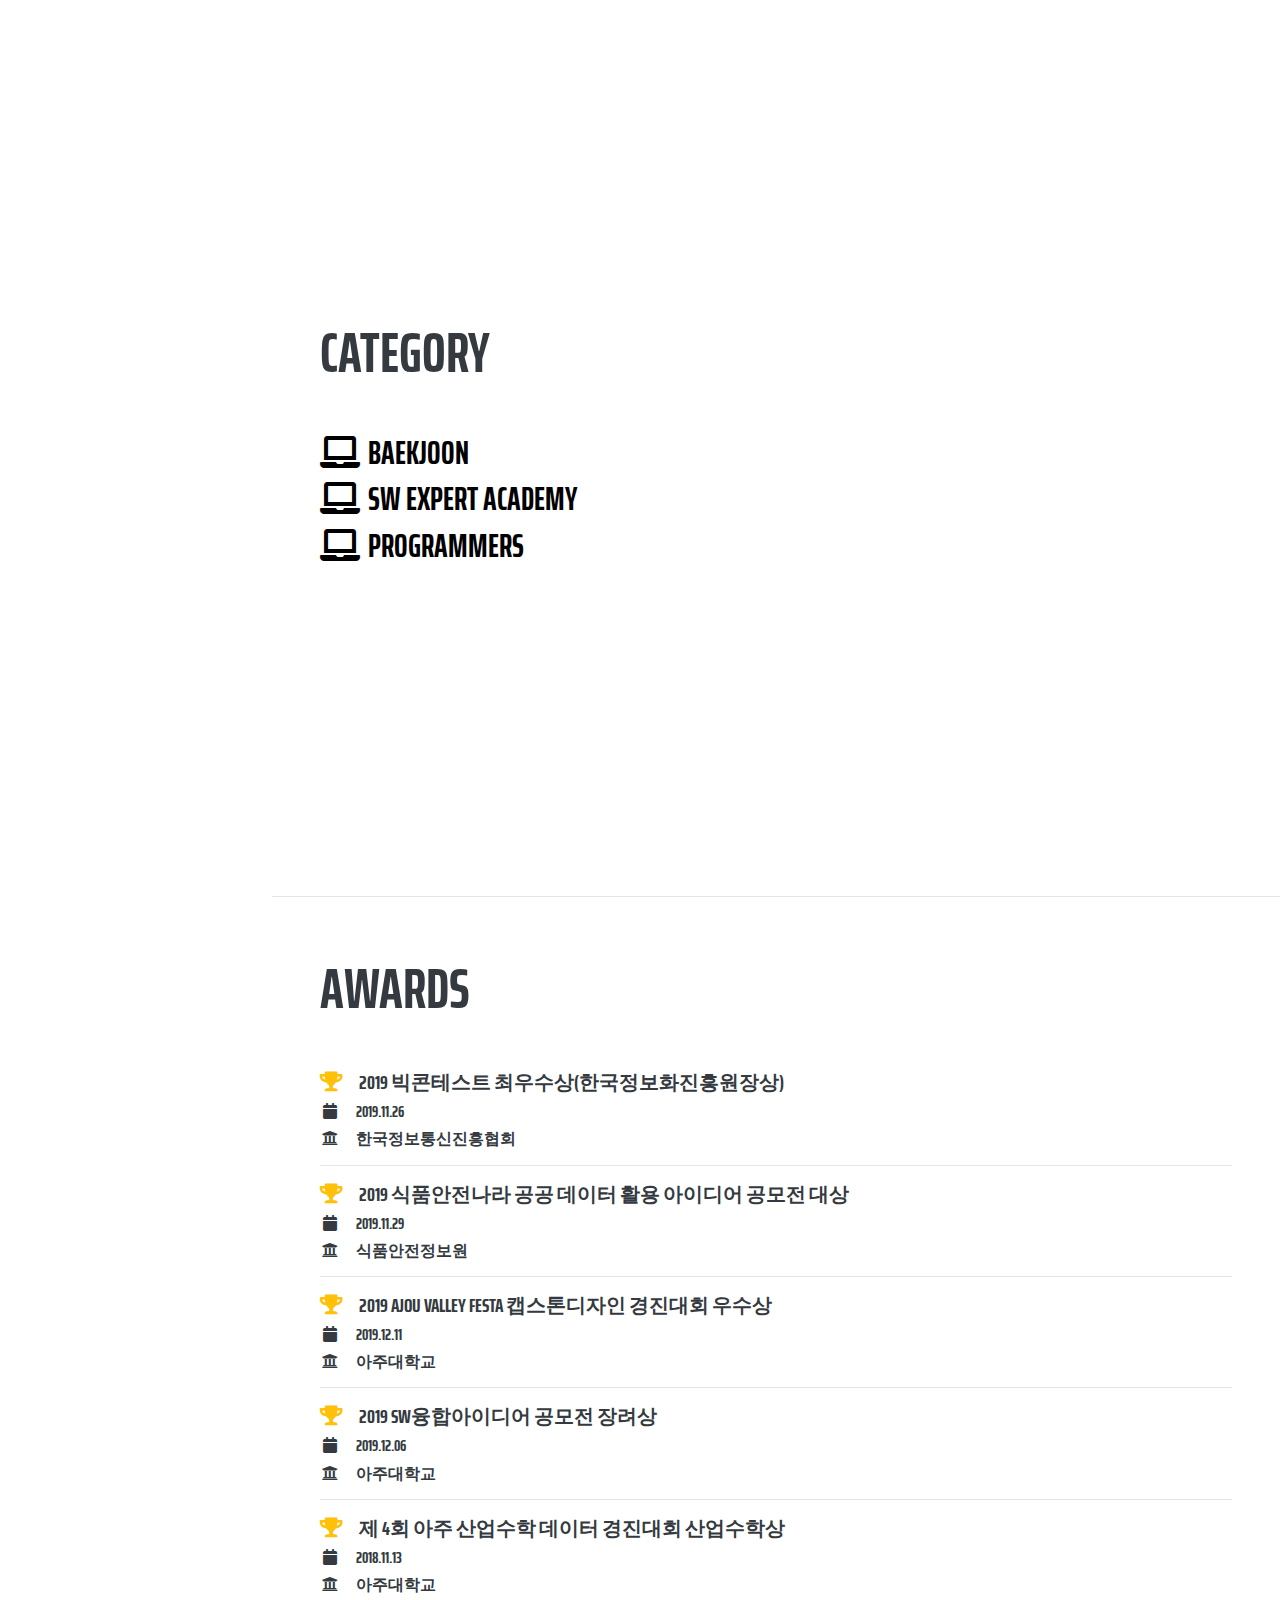
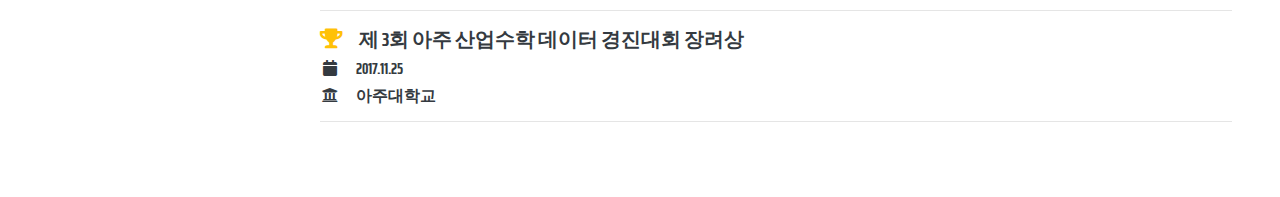
==== commit 3657bde7: "movie" ====
--- a/index.html
+++ b/index.html
@@ -154,7 +154,7 @@
         <h2 class="mb-5">Projects</h2>
         <div class="resume-item d-flex flex-column flex-md-row justify-content-between mb-5">
           <div class="resume-content">
-            <h3 class="mb-2">메뉴 추천 웹 어플리케이션</h3>
+            <h3 class="mb-2">영화 추천 프로젝트</h3>
             <h5 class="mb-2">개인 맞춤형 메뉴 추천 및 그룹 맞춤형 메뉴 추천</h5>
             <p>Language : Python, HTML, CSS, JavaScript</p>
             <p>Framework : Django</p>
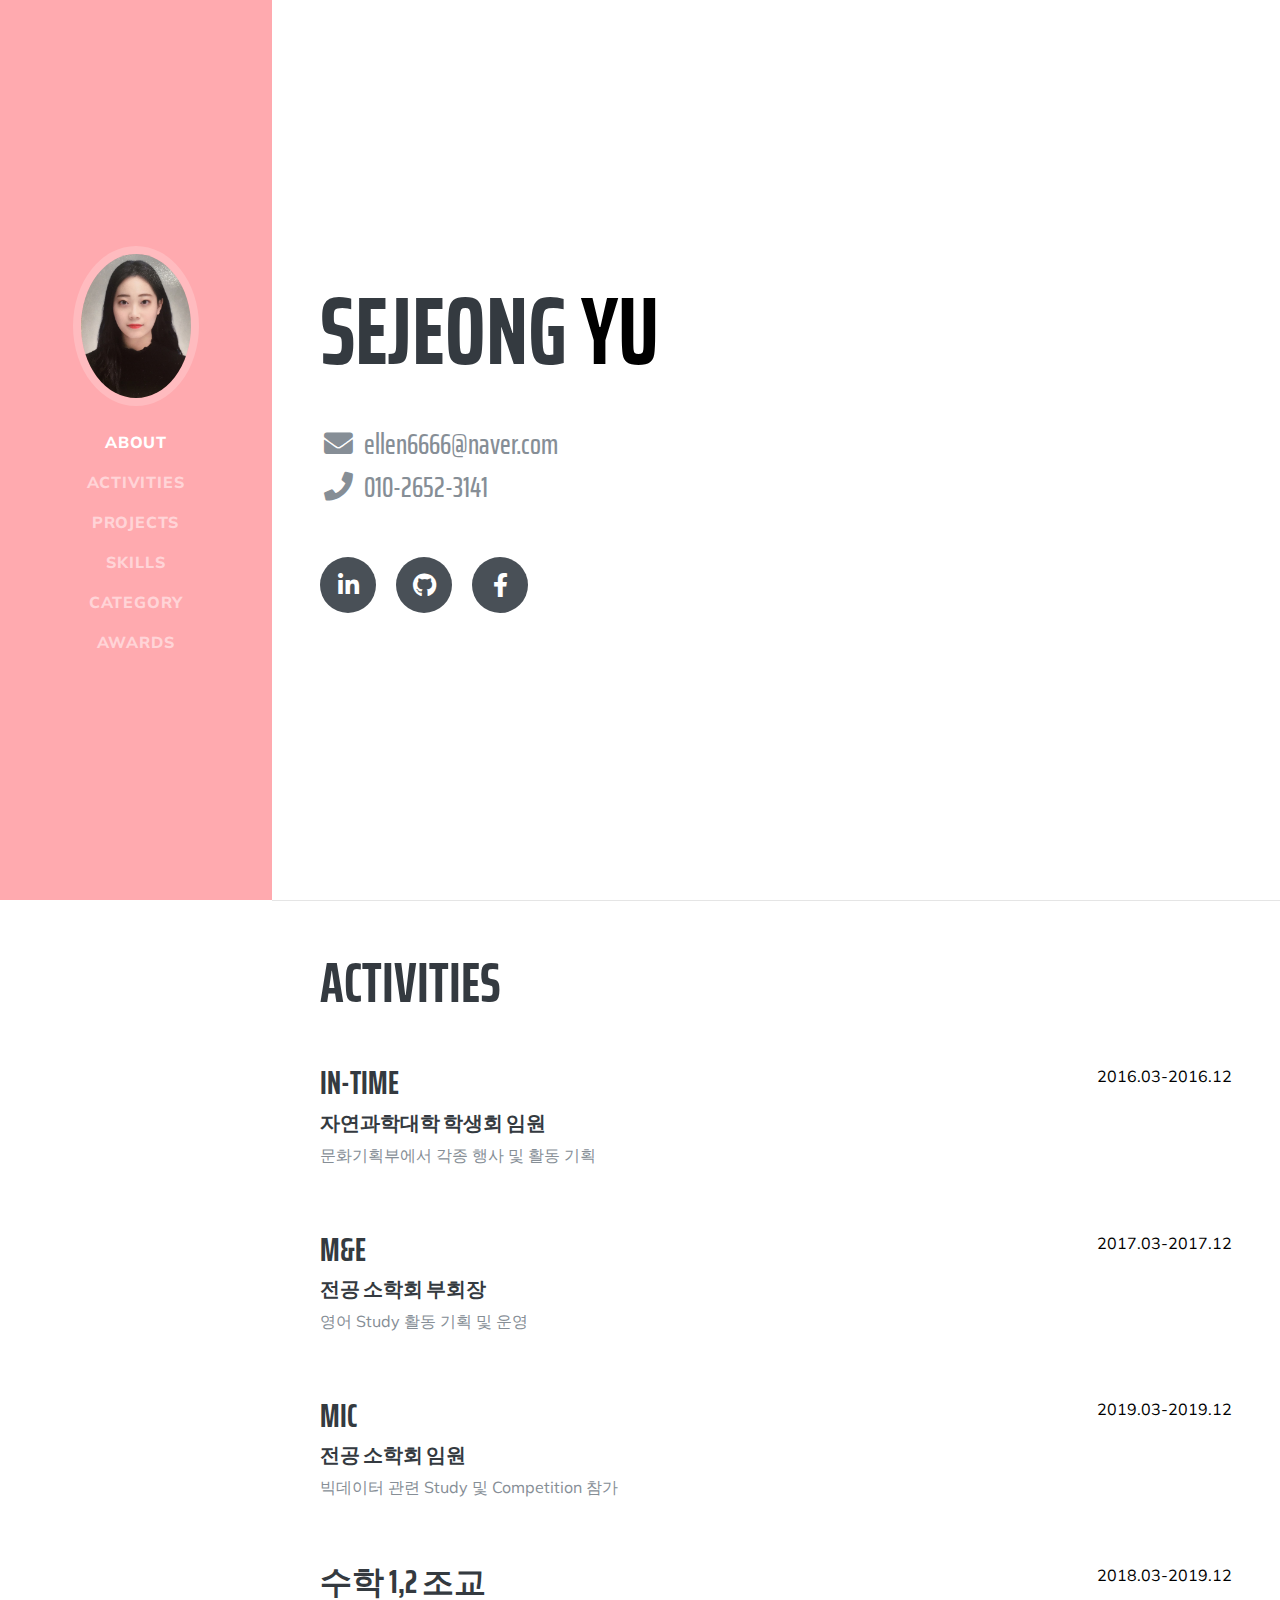
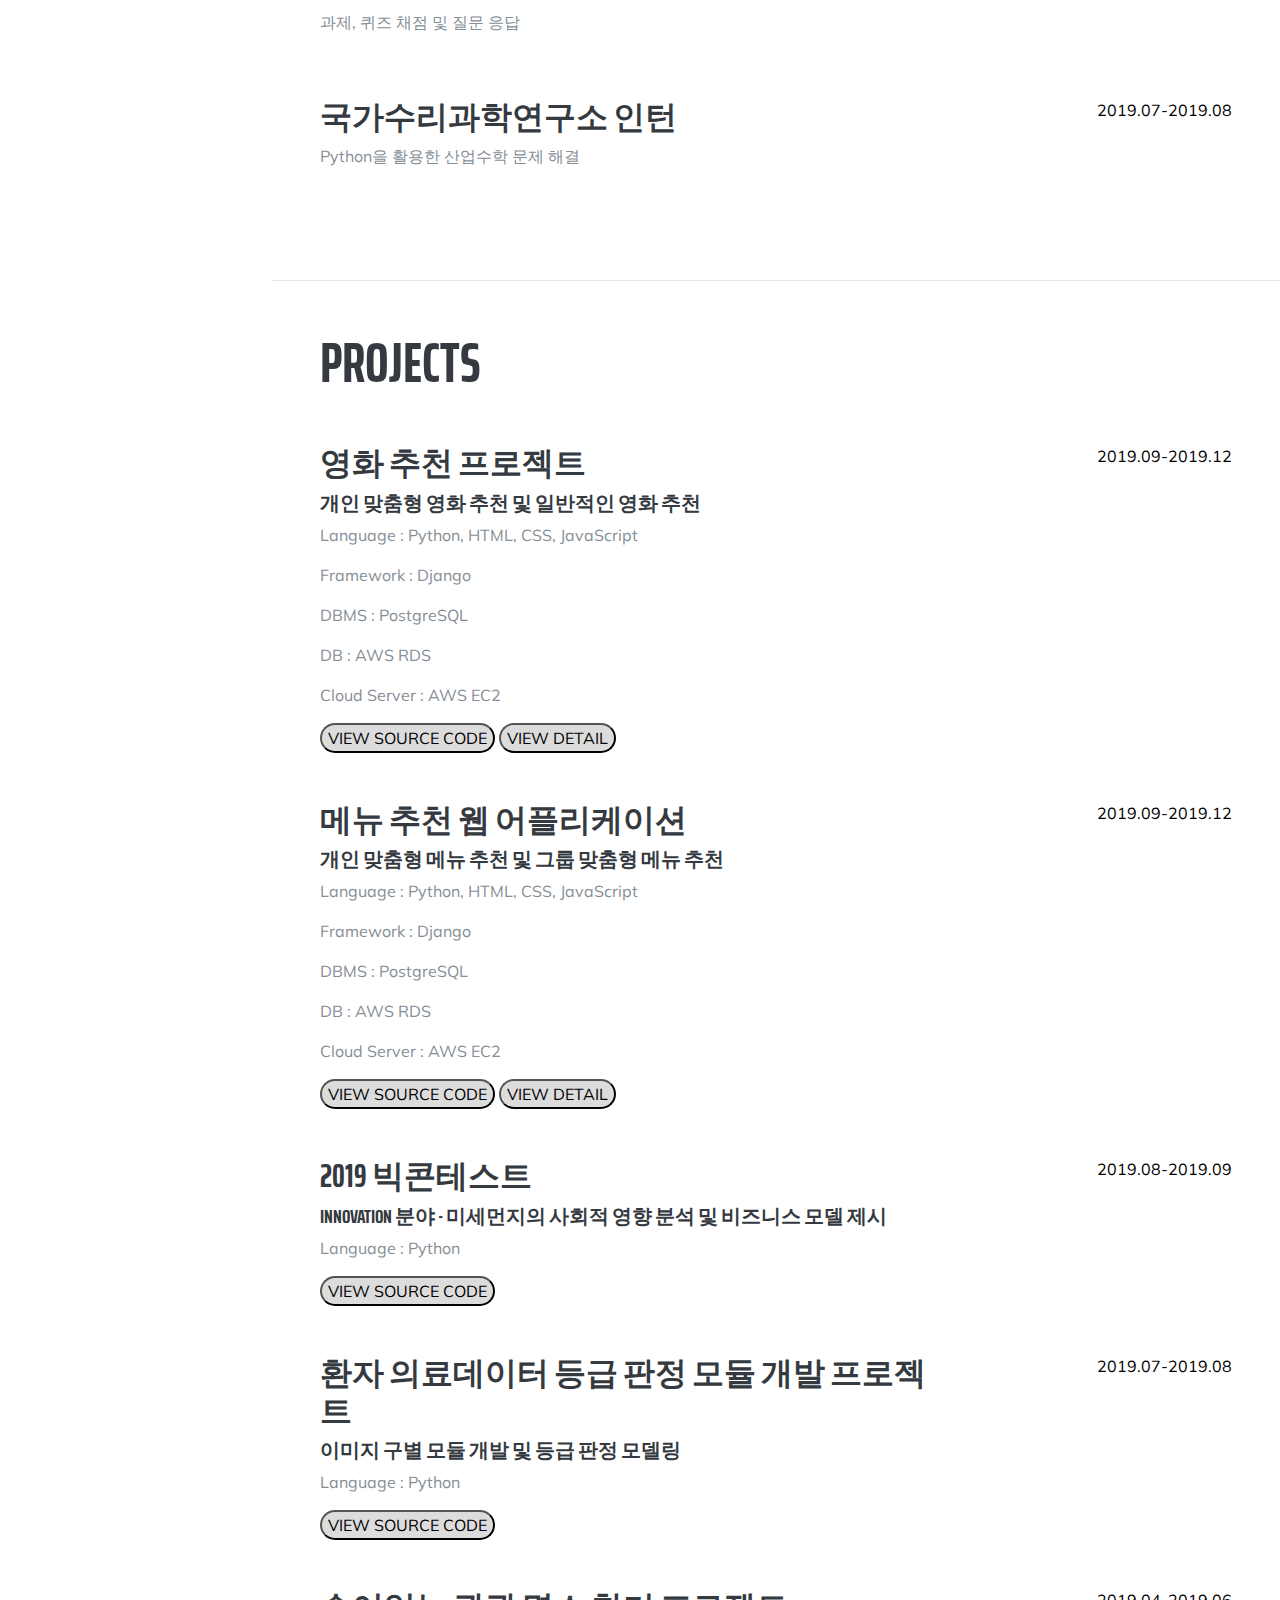
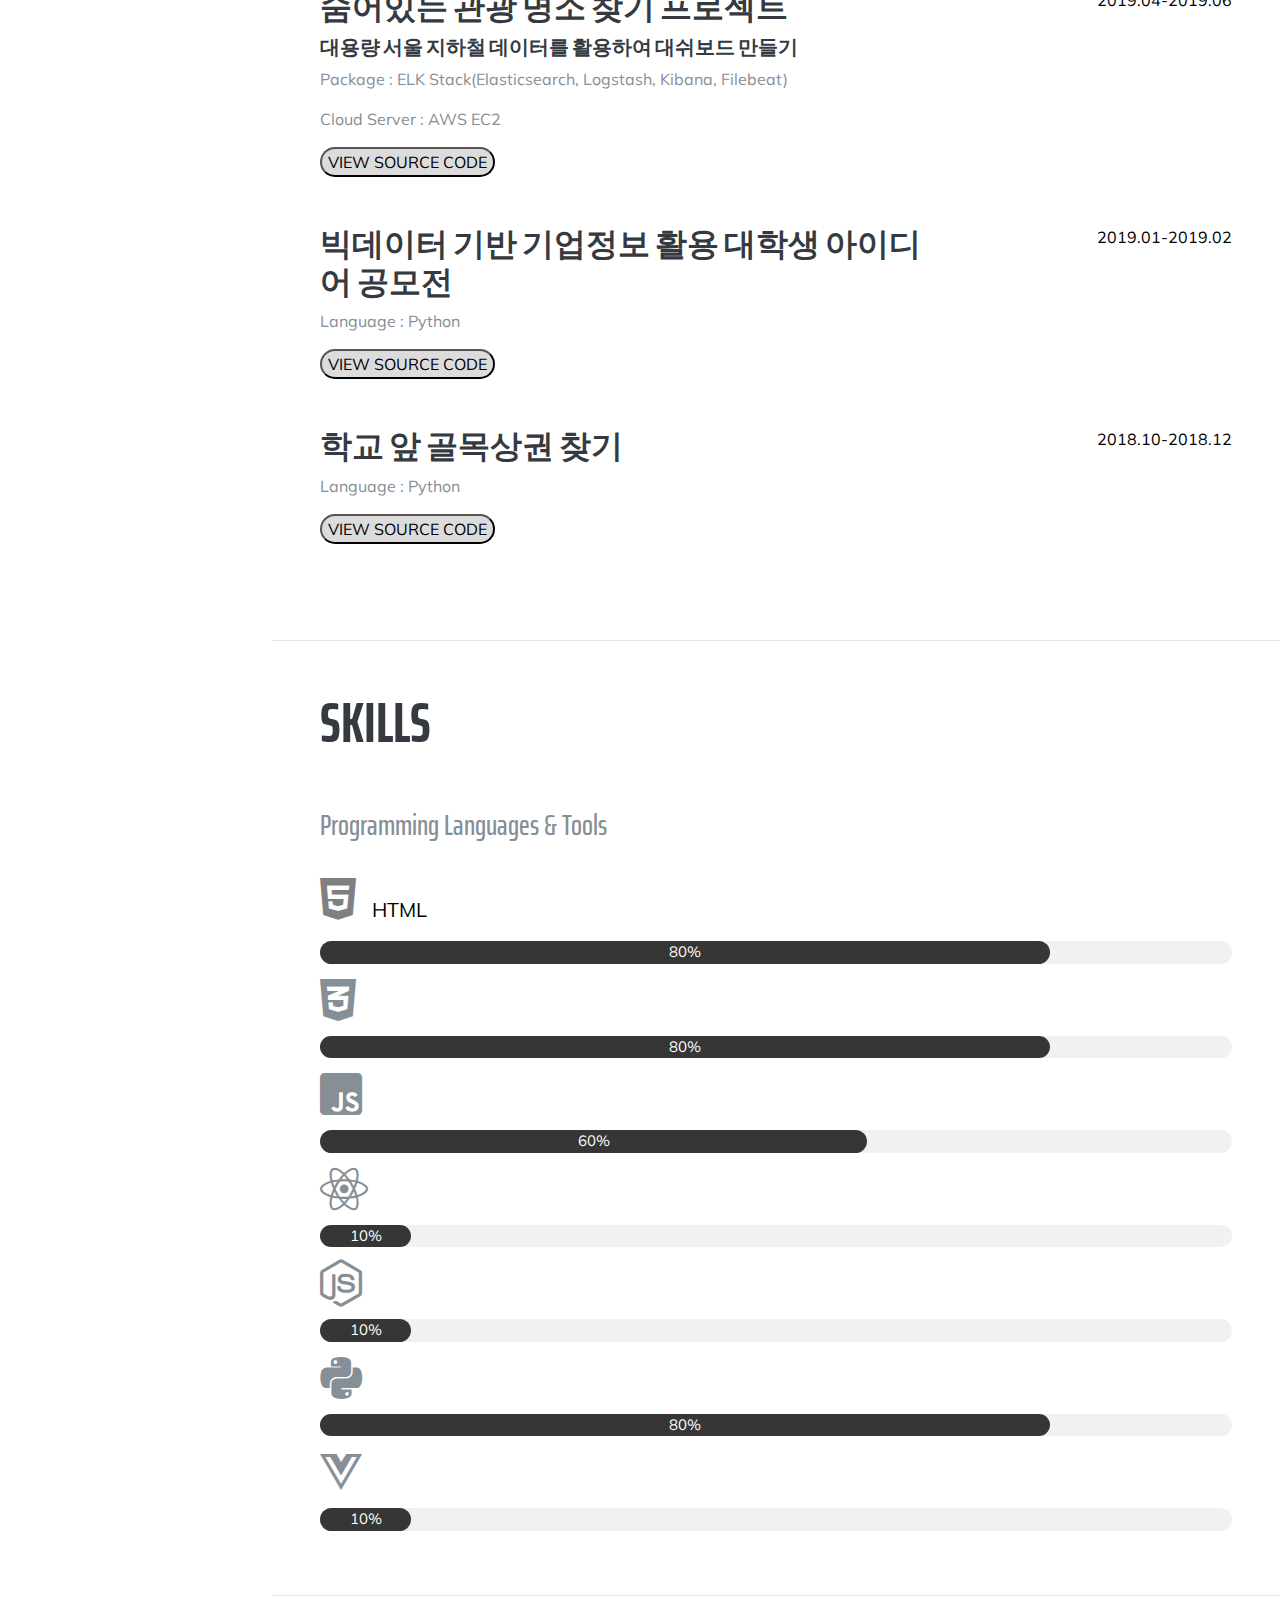
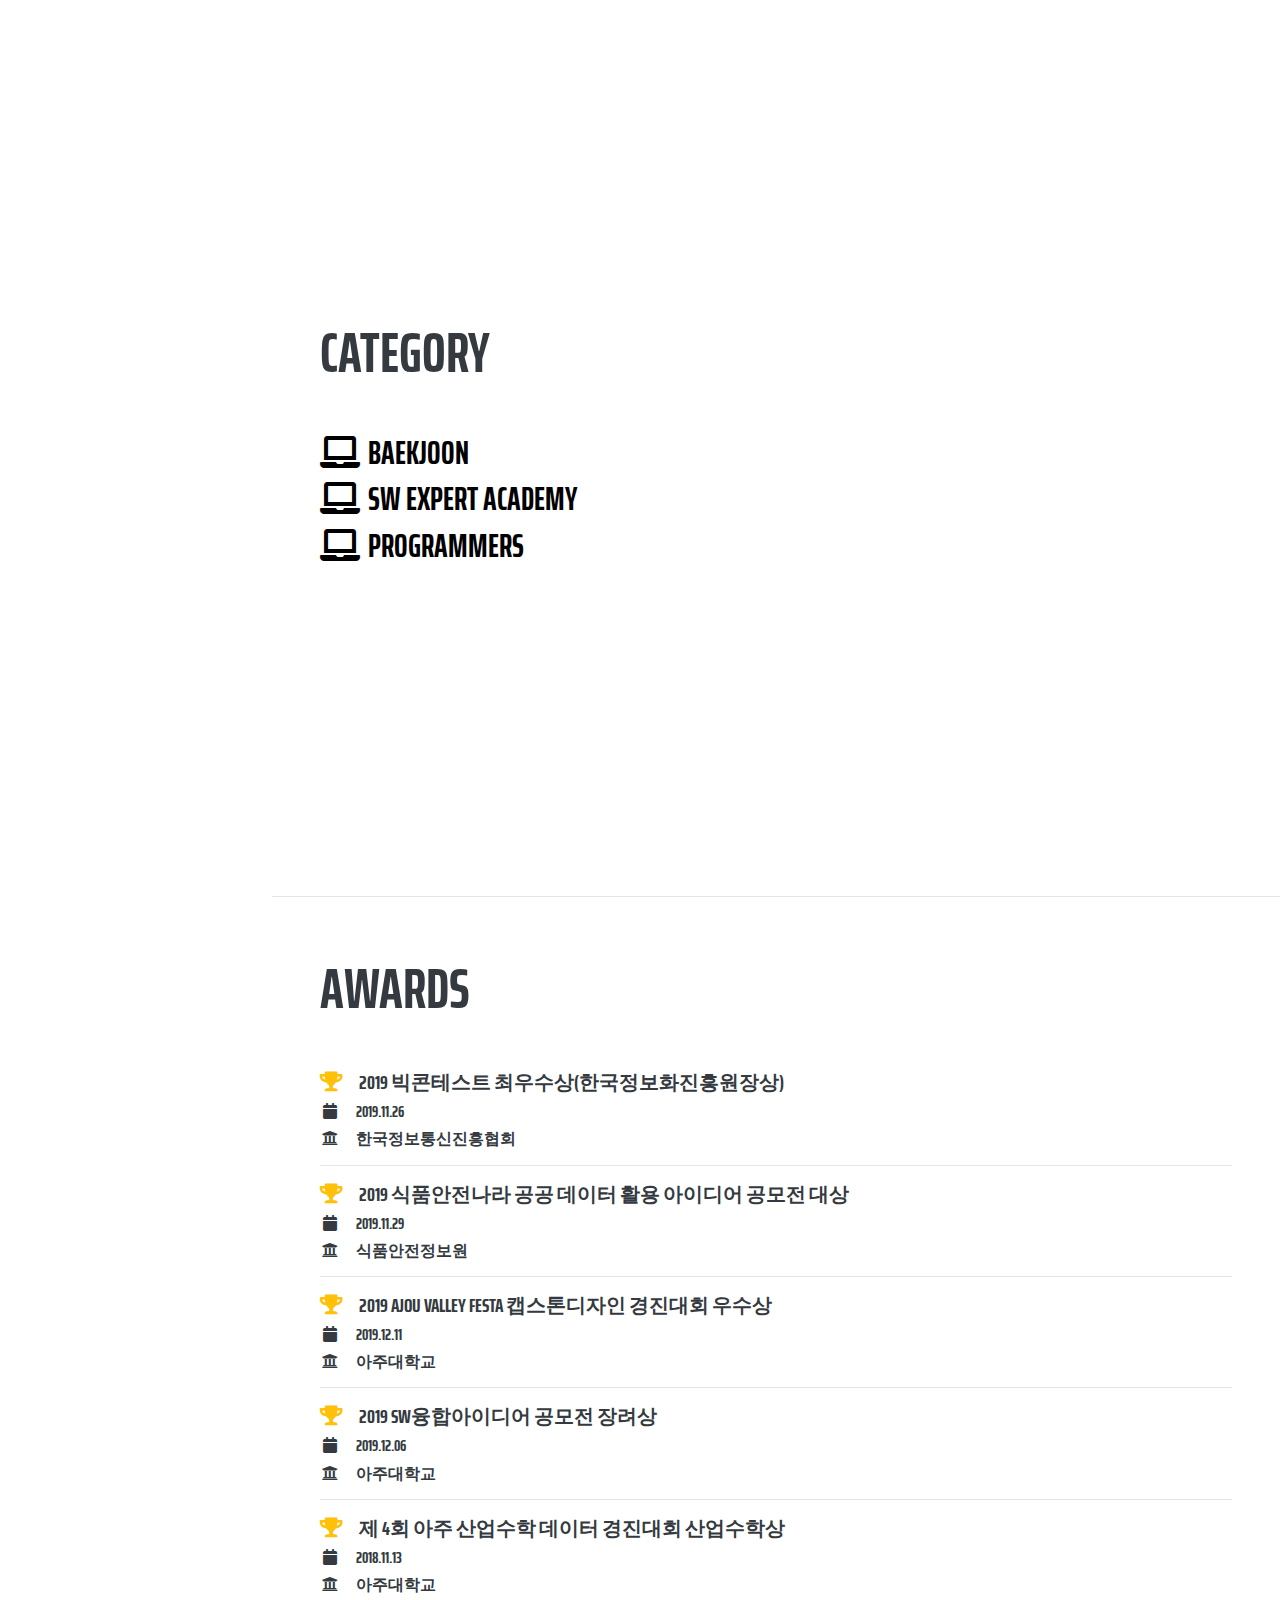
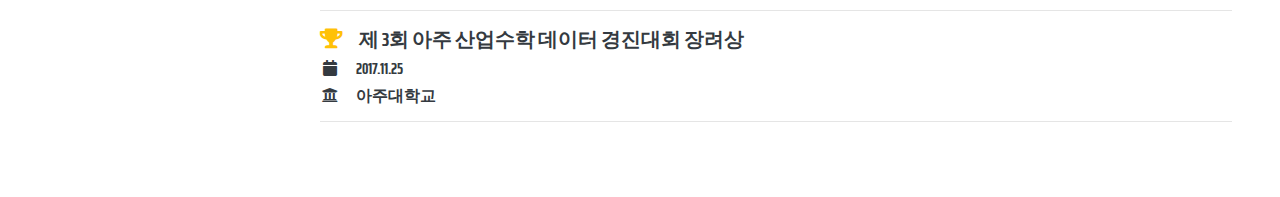
==== commit e94dd86e: "0703" ====
--- a/index.html
+++ b/index.html
@@ -155,7 +155,7 @@
         <div class="resume-item d-flex flex-column flex-md-row justify-content-between mb-5">
           <div class="resume-content">
             <h3 class="mb-2">영화 추천 프로젝트</h3>
-            <h5 class="mb-2">개인 맞춤형 메뉴 추천 및 그룹 맞춤형 메뉴 추천</h5>
+            <h5 class="mb-2">개인 맞춤형 영화 추천 및 일반적인 영화 추천</h5>
             <p>Language : Python, HTML, CSS, JavaScript</p>
             <p>Framework : Django</p>
             <p>DBMS : PostgreSQL</p>
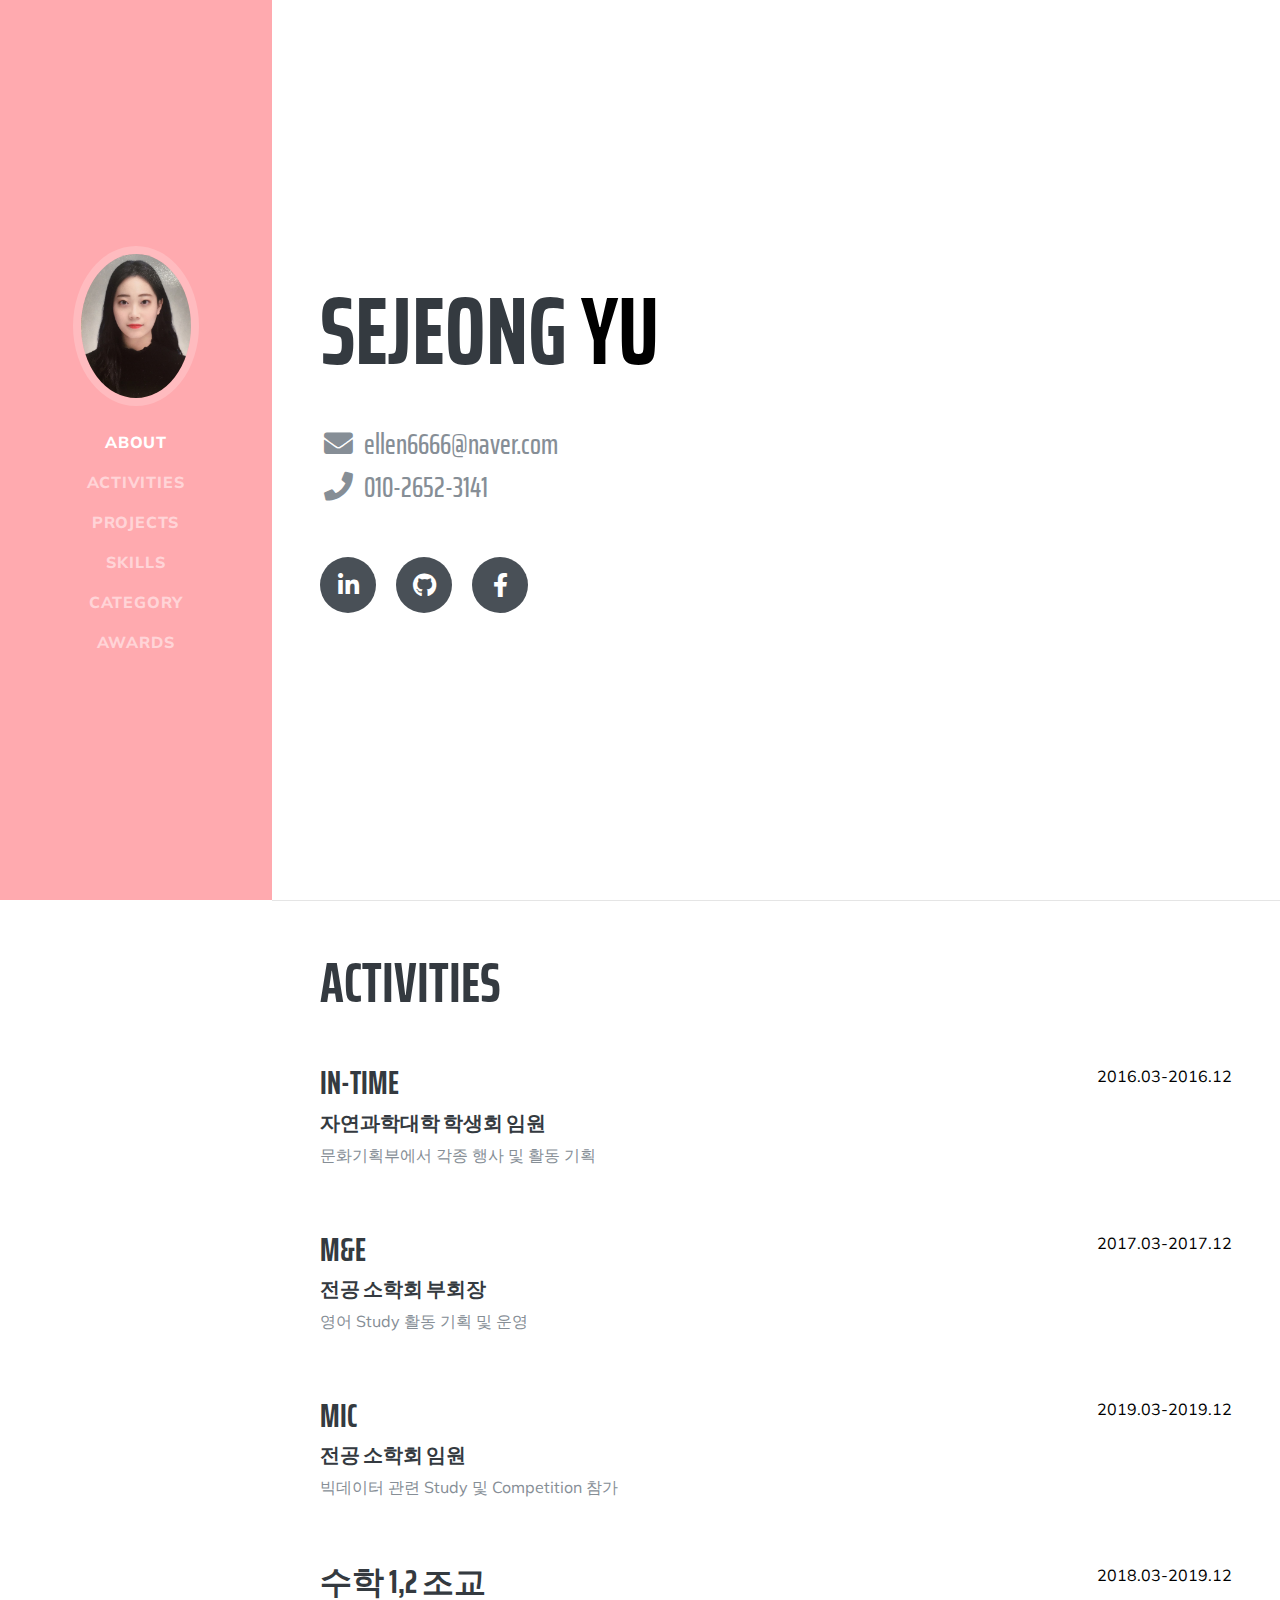
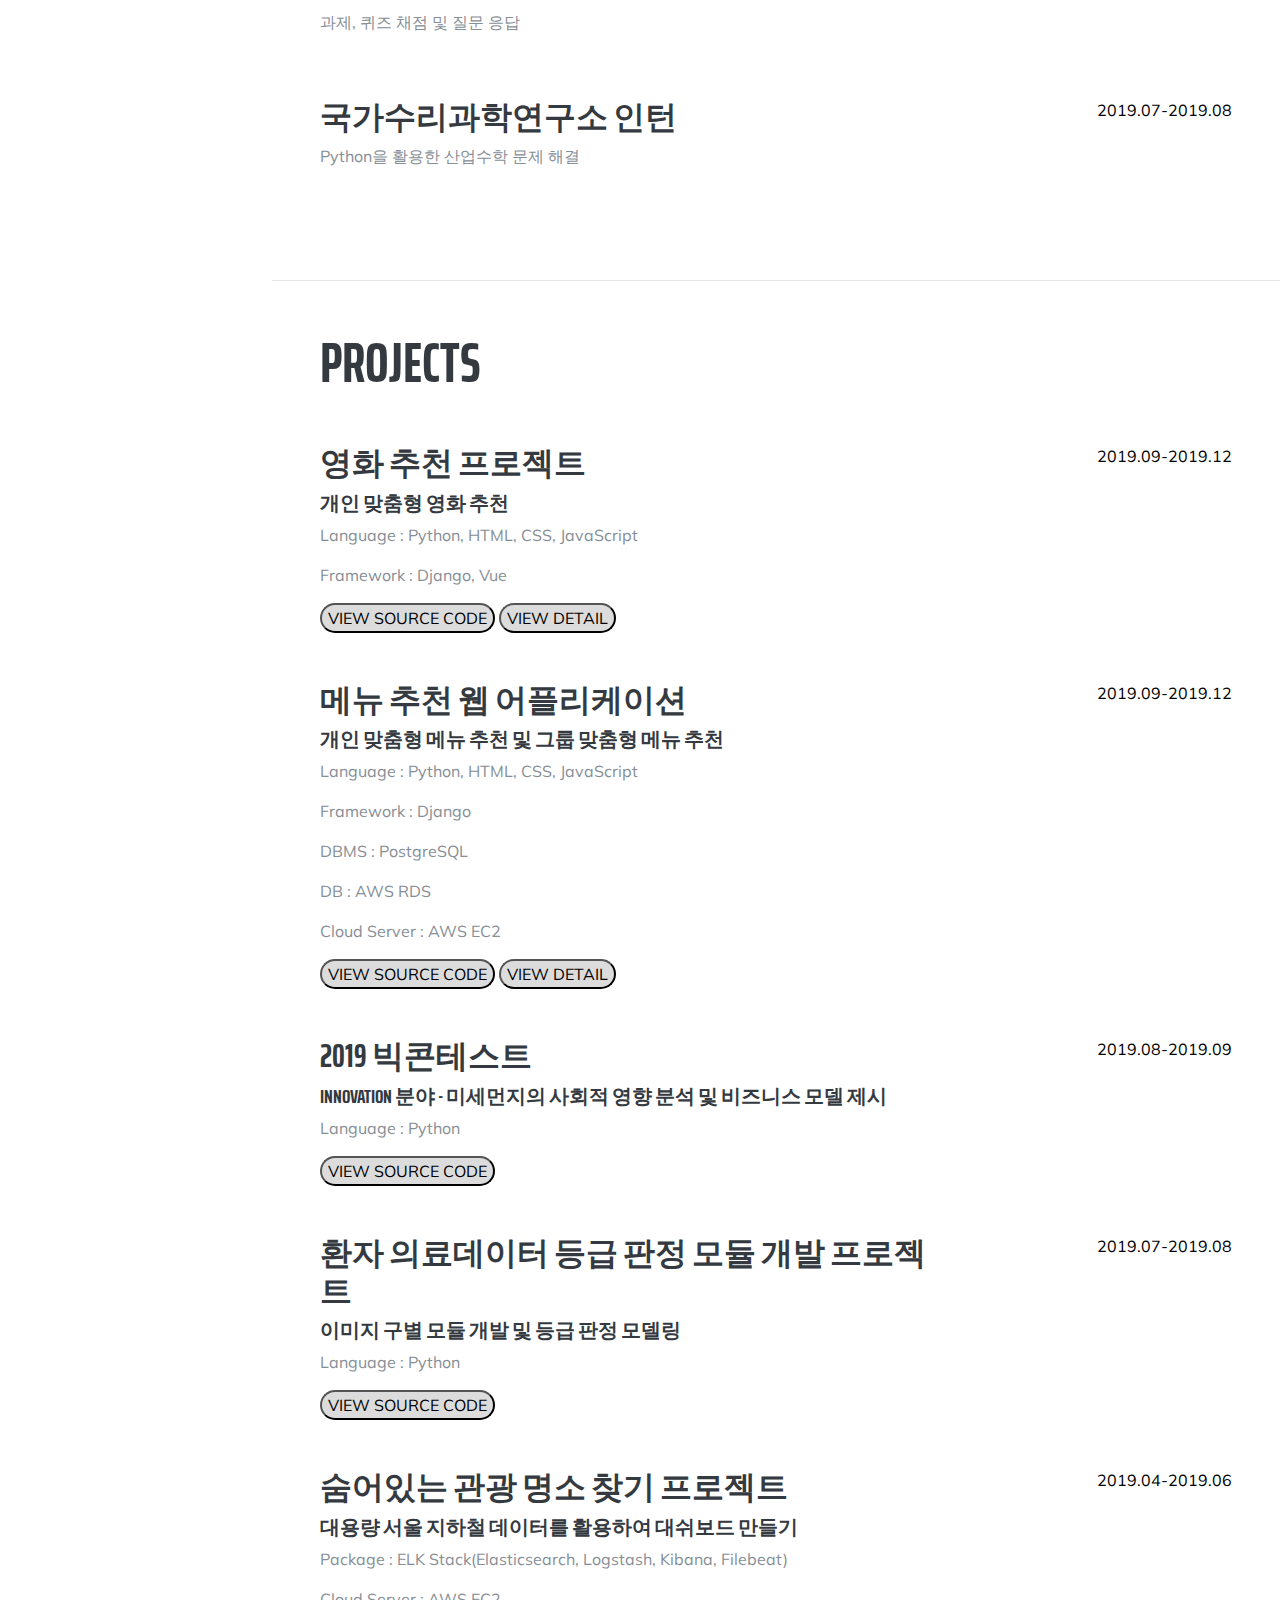
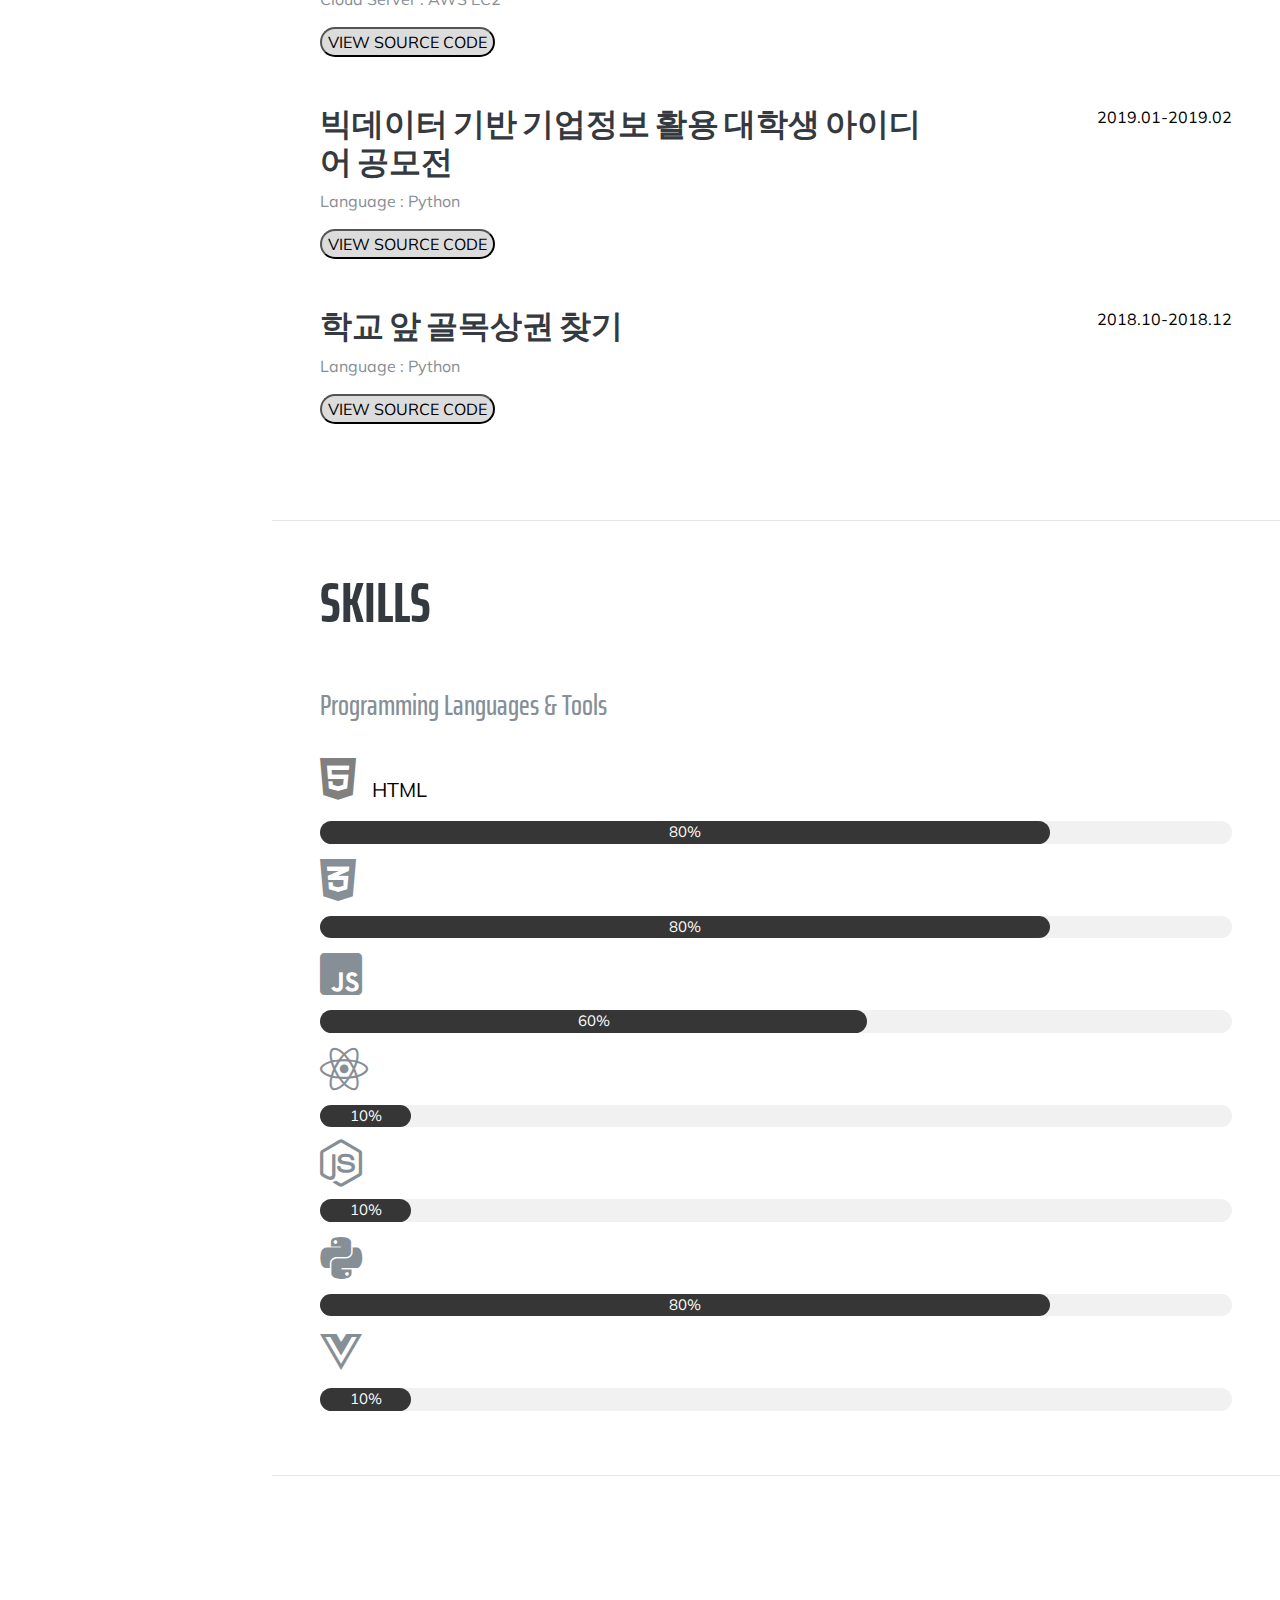
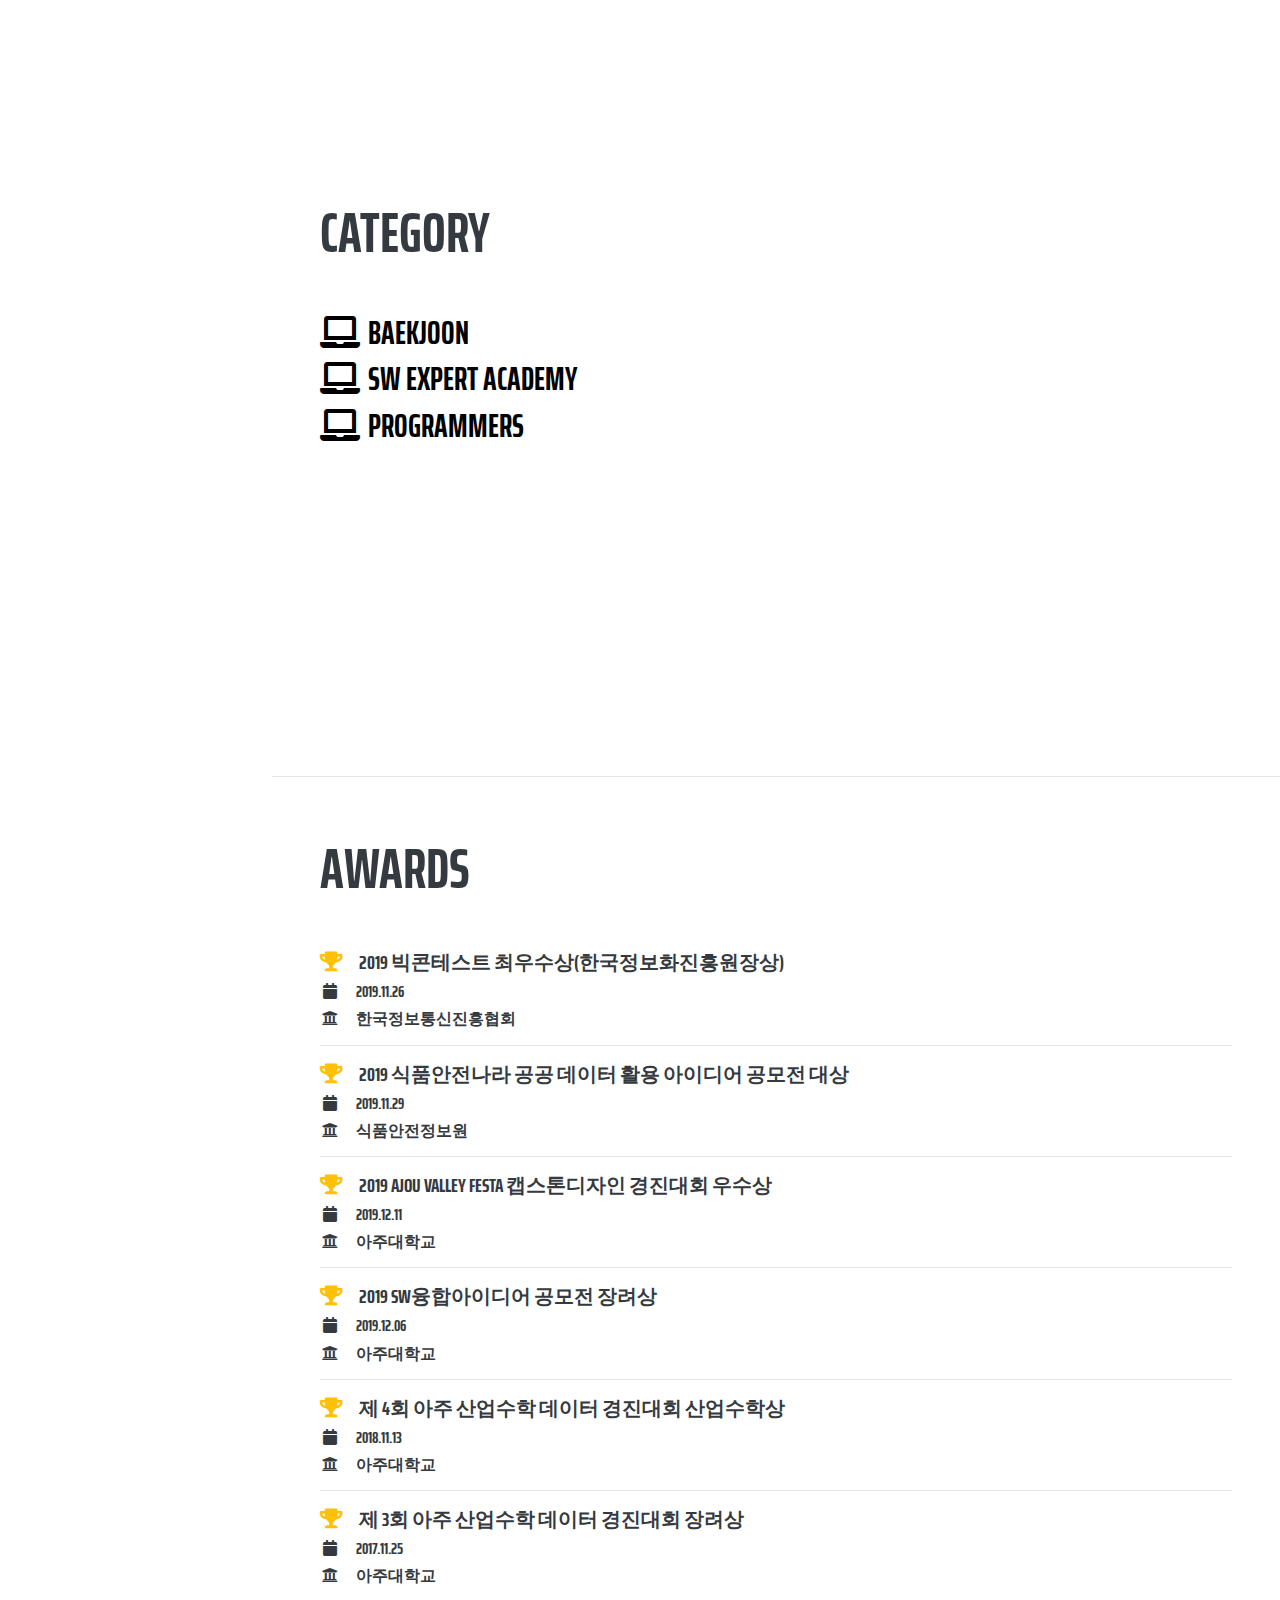
==== commit e6fc95ec: "0704" ====
--- a/index.html
+++ b/index.html
@@ -155,12 +155,9 @@
         <div class="resume-item d-flex flex-column flex-md-row justify-content-between mb-5">
           <div class="resume-content">
             <h3 class="mb-2">영화 추천 프로젝트</h3>
-            <h5 class="mb-2">개인 맞춤형 영화 추천 및 일반적인 영화 추천</h5>
+            <h5 class="mb-2">개인 맞춤형 영화 추천</h5>
             <p>Language : Python, HTML, CSS, JavaScript</p>
-            <p>Framework : Django</p>
-            <p>DBMS : PostgreSQL</p>
-            <p>DB : AWS RDS</p>
-            <p>Cloud Server : AWS EC2</p>
+            <p>Framework : Django, Vue</p>
             <button class="view show"><a href="https://github.com/yusejeong/MenuRecommendation" class="dddddy">VIEW SOURCE CODE</a></button>
             <button class="view show"><a href="http://127.0.0.1:5500/MenuReco.html" class="dddddy">VIEW DETAIL</a></button>
           </div>
